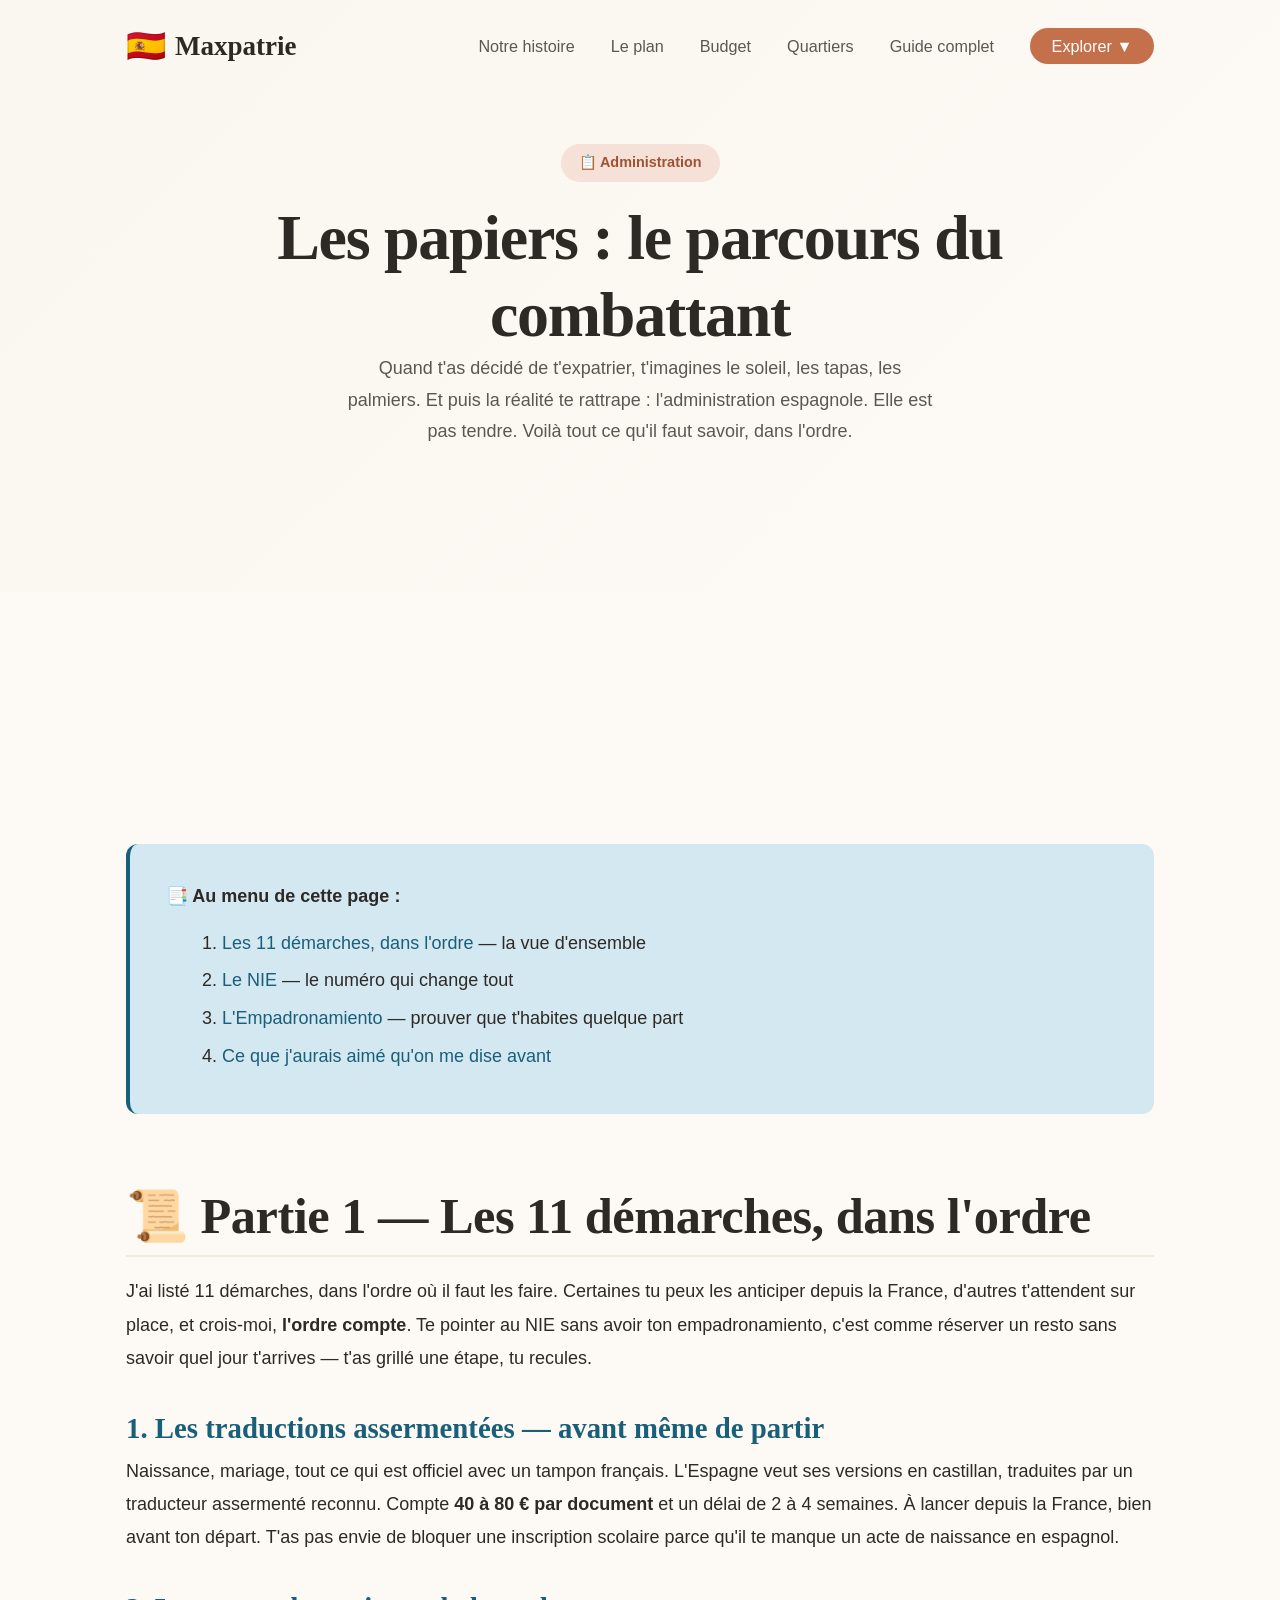
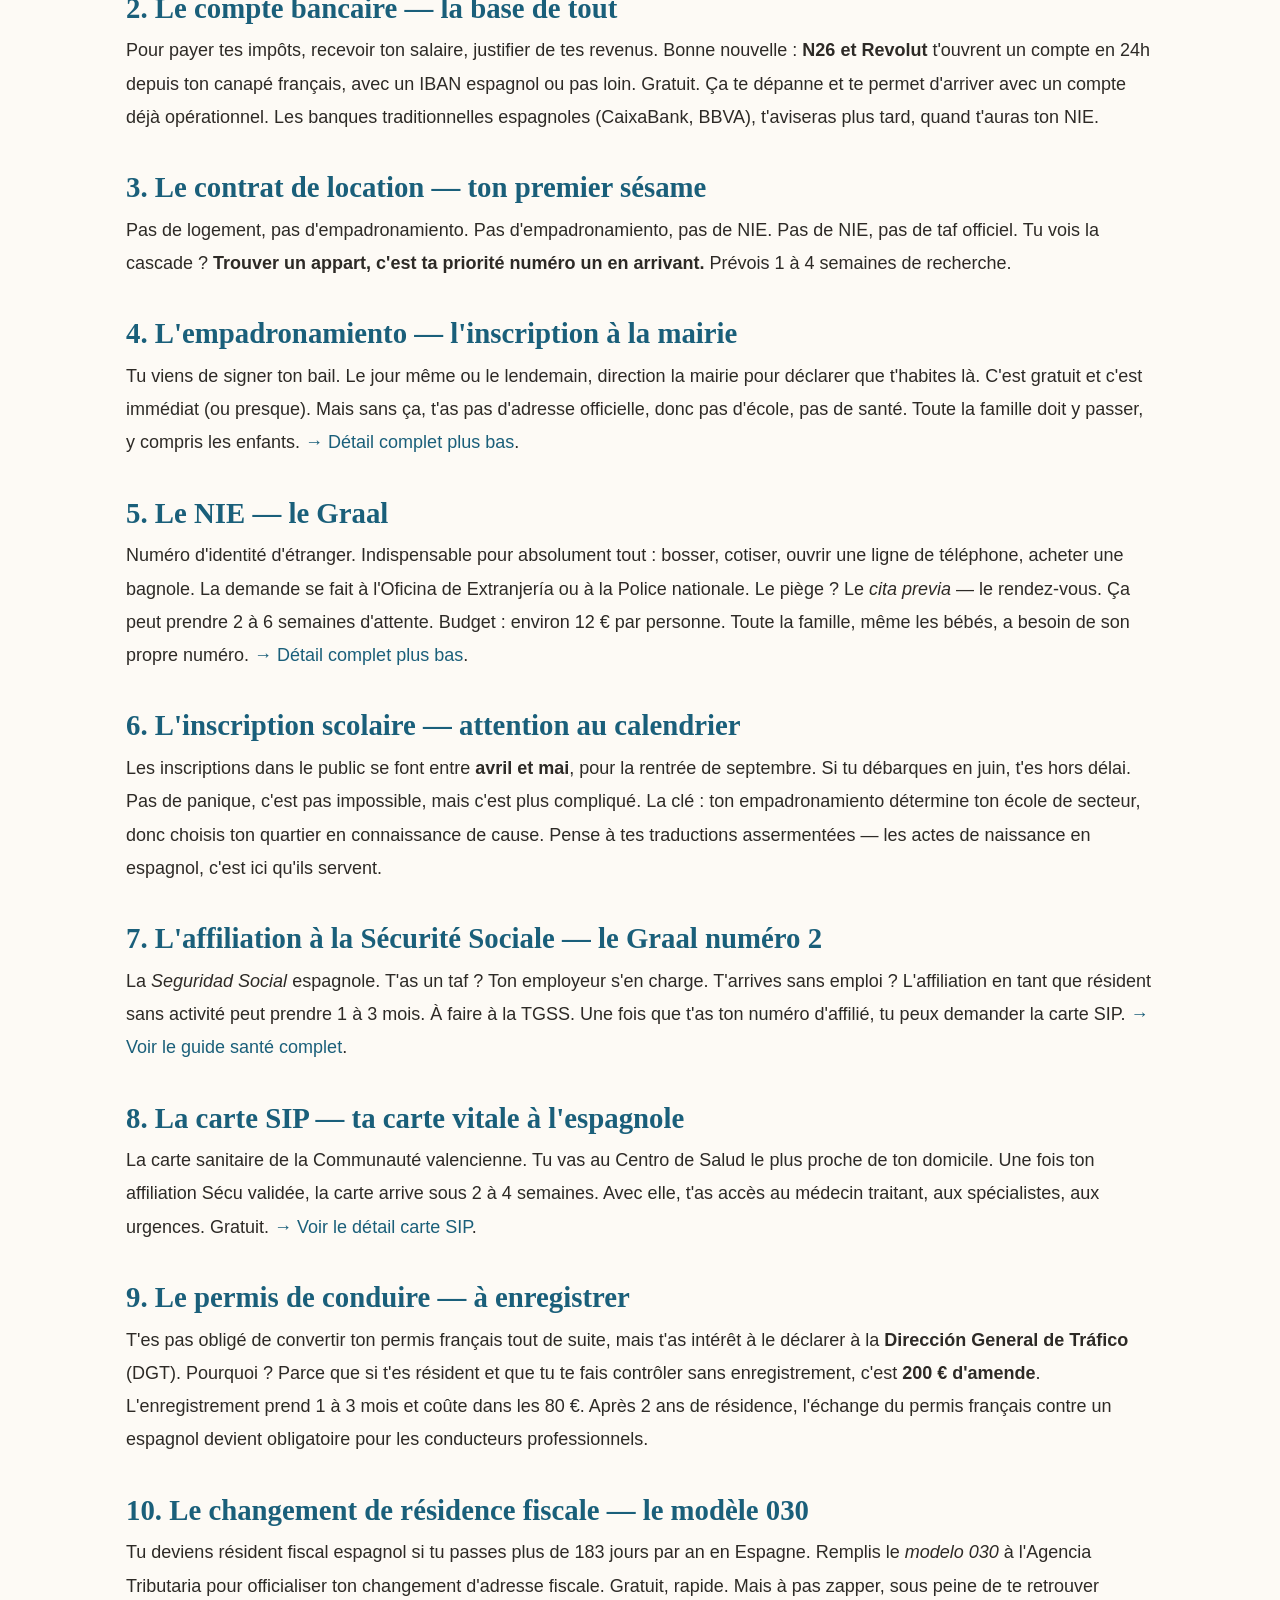
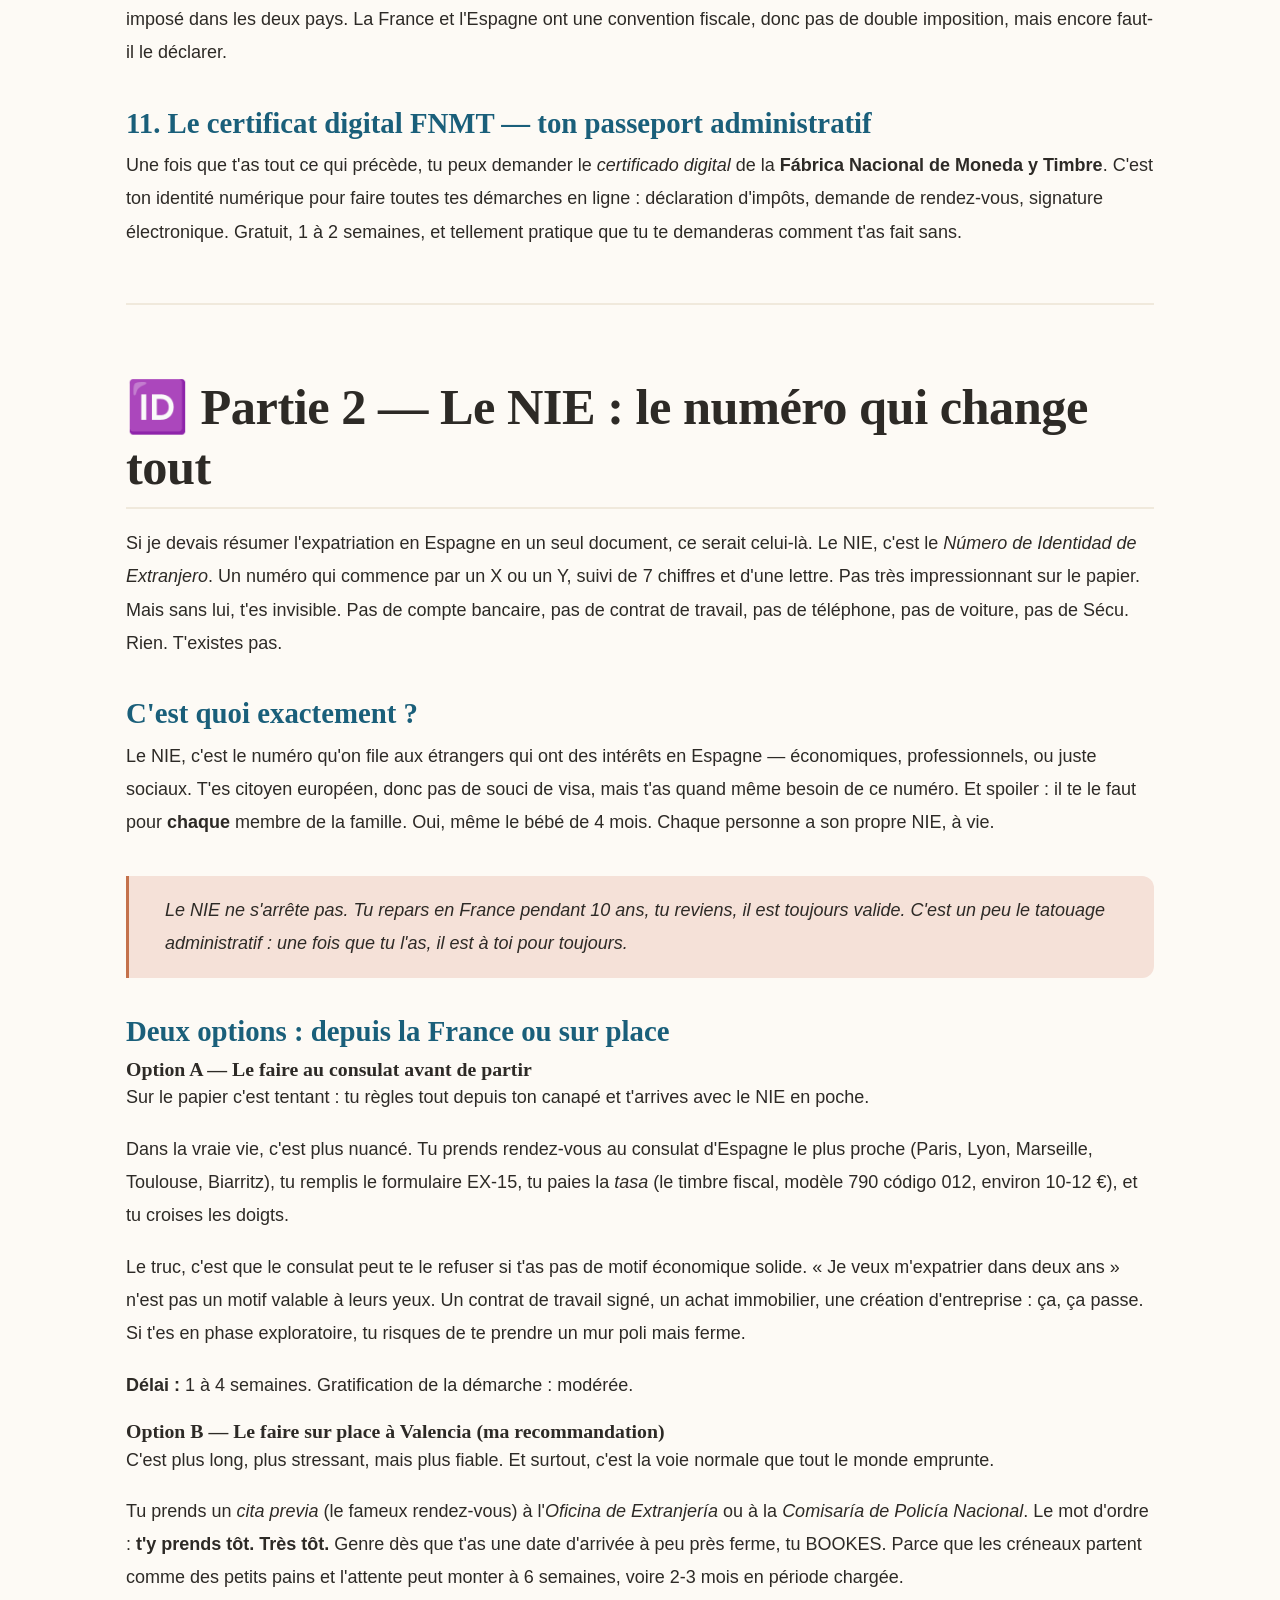
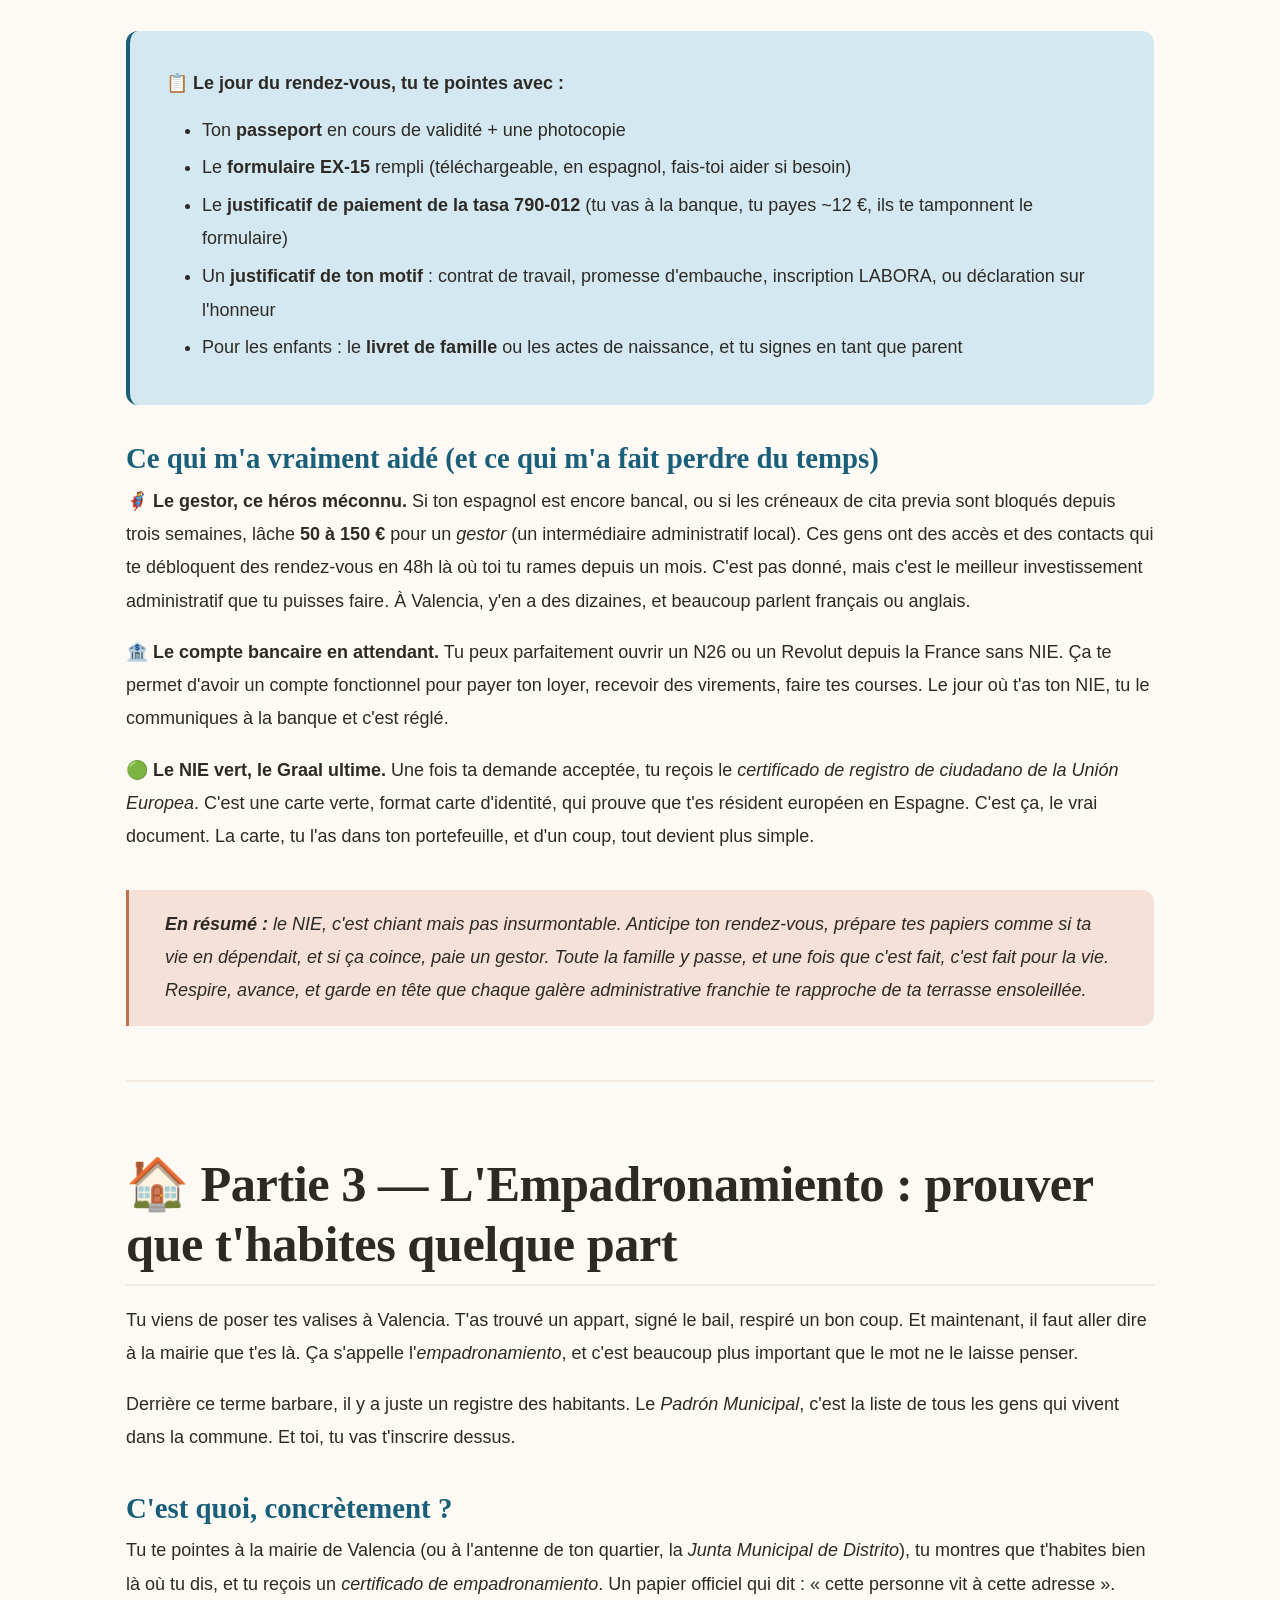
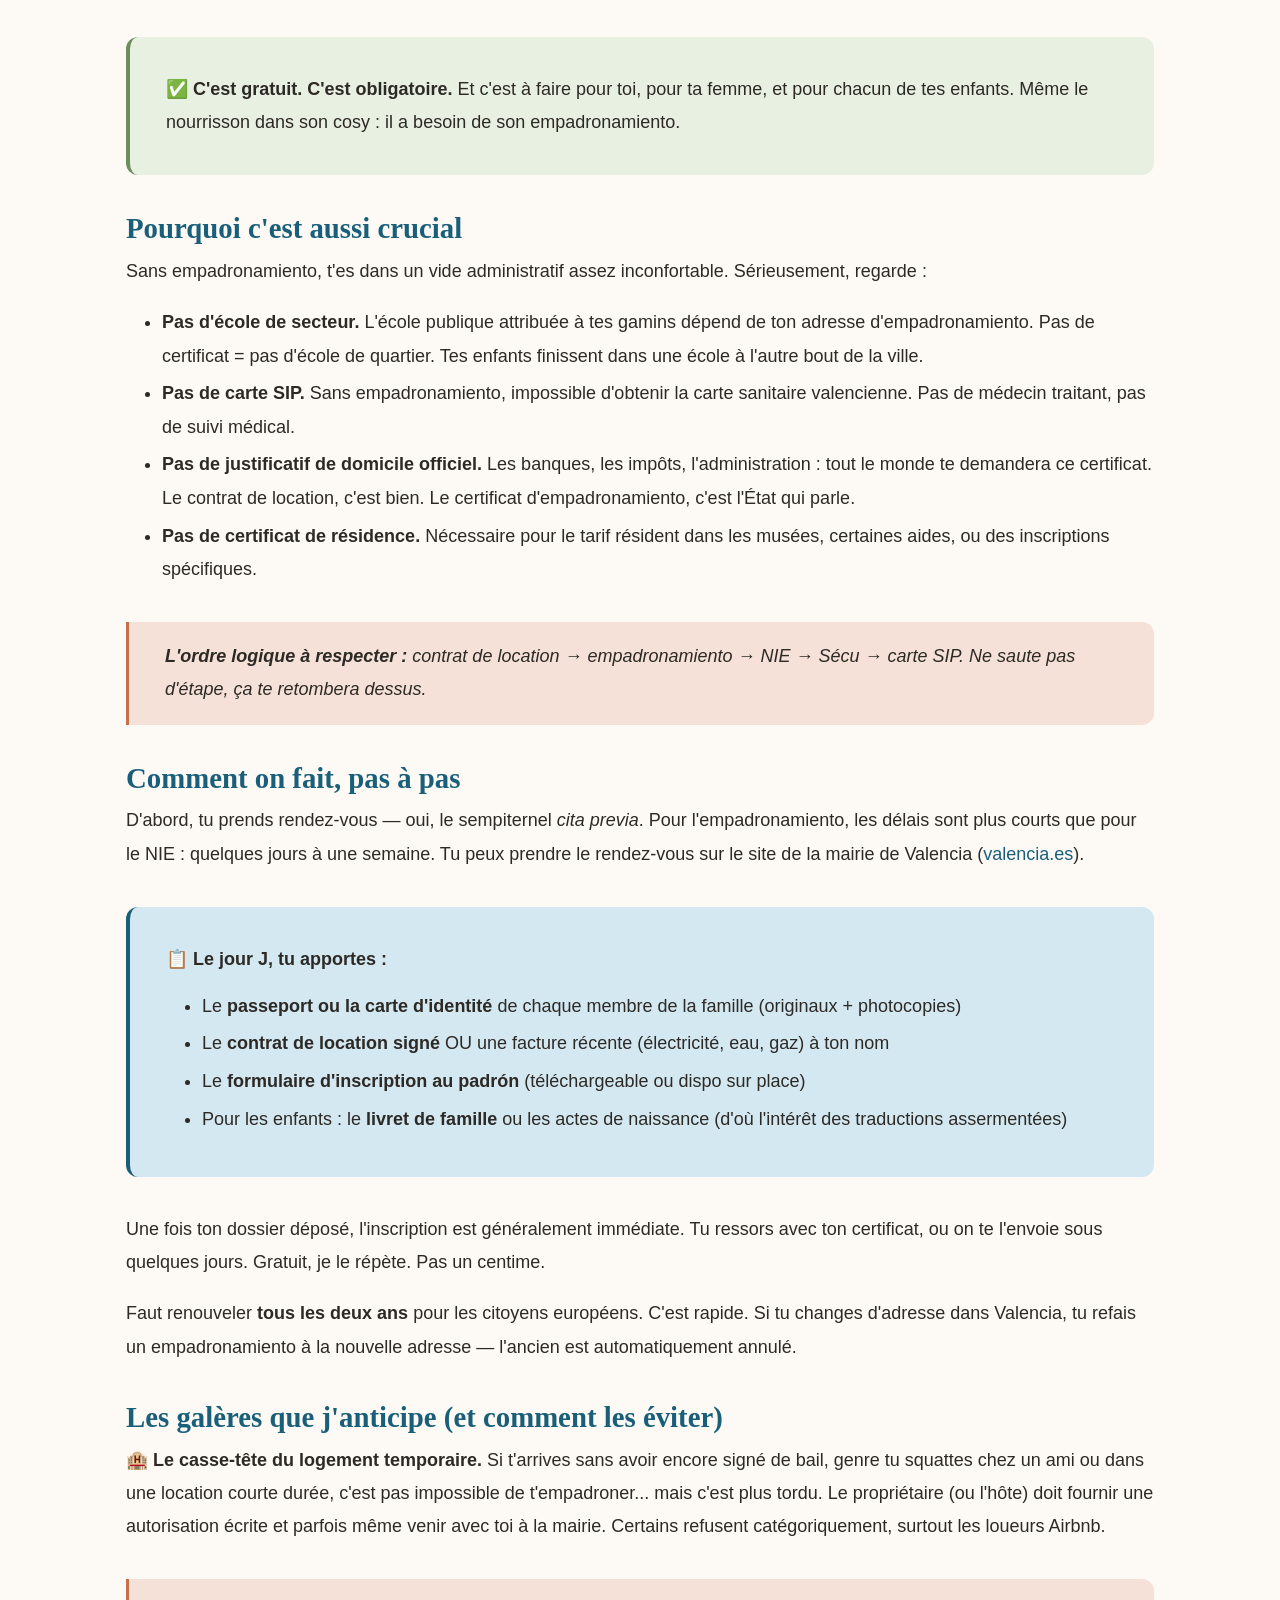
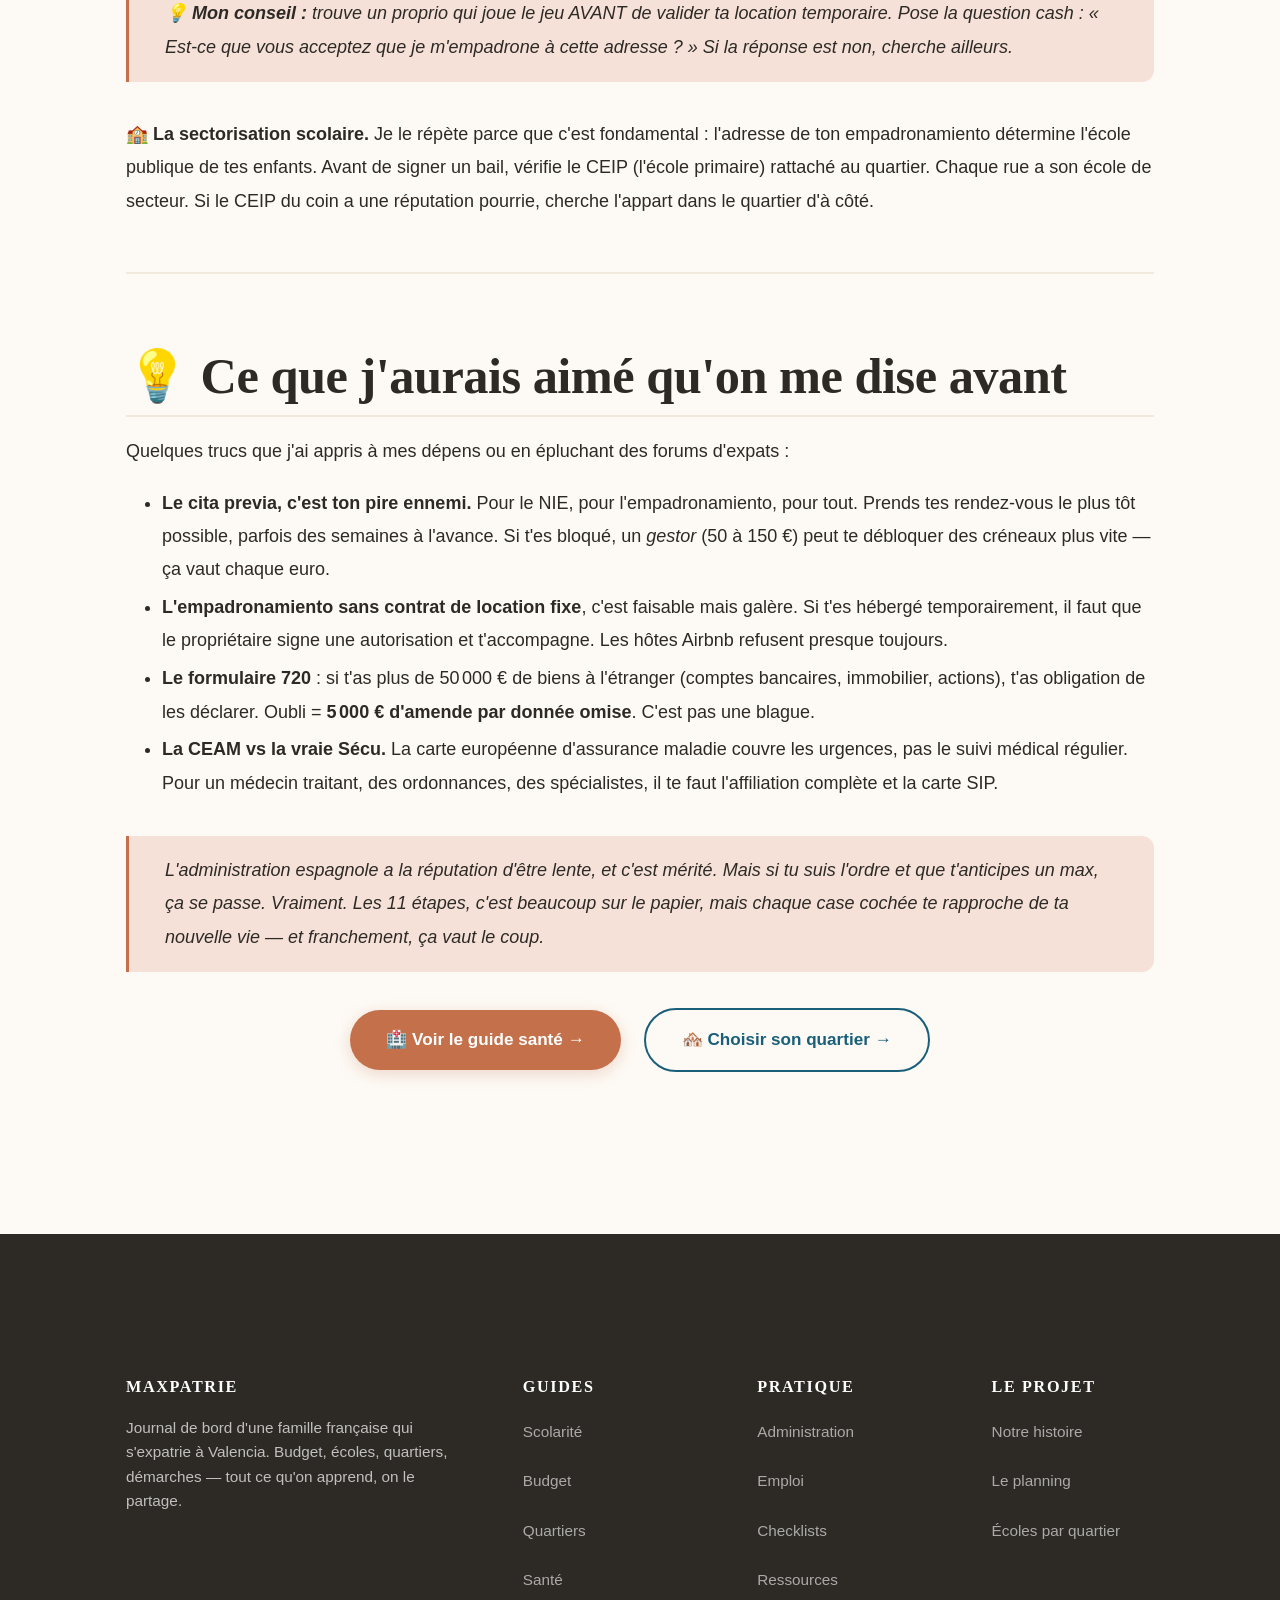
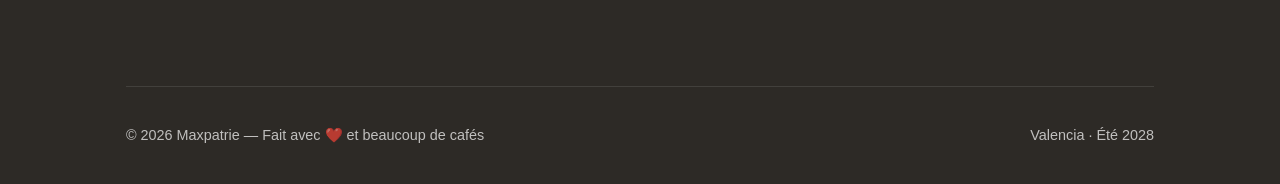
==== pages/administration.html @ c5ddb097 "🚀 Maxpatrie — Site initial" ====
<!DOCTYPE html>
<html lang="fr">
<head>
  <meta charset="UTF-8">
  <meta name="viewport" content="width=device-width, initial-scale=1.0">
  <title>Démarches Administratives — NIE, Empadronamiento & papiers | Maxpatrie</title>
  <meta name="description" content="Toutes les démarches administratives pour s'expatrier à Valencia dans l'ordre : NIE, empadronamiento, Sécu, permis, certificat digital. Le parcours complet.">
  <meta name="keywords" content="NIE Espagne, empadronamiento Valencia, démarches administratives expatriation, certificado digital, modèle 030, administration espagnole">
  <link rel="canonical" href="https://maxpatrie.fr/pages/administration.html">
  <meta property="og:title" content="Démarches Administratives — NIE, Empadronamiento & papiers | Maxpatrie">
  <meta property="og:description" content="Toutes les démarches pour s'expatrier à Valencia dans l'ordre : NIE, empadronamiento, Sécu, permis, certificat digital.">
  <meta property="og:type" content="article">
  <meta property="og:locale" content="fr_FR">
  <link rel="stylesheet" href="../css/style.css">
</head>
<body>

  <!-- ===== NAVIGATION ===== -->
  <nav class="navbar" role="navigation">
    <div class="container">
      <a href="/" class="nav-logo">
        <span class="emoji">🇪🇸</span> Maxpatrie
      </a>
      <button class="nav-toggle" aria-label="Menu">
        <span></span><span></span><span></span>
      </button>
      <ul class="nav-links">
        <li><a href="/#histoire">Notre histoire</a></li>
        <li><a href="/#timeline">Le plan</a></li>
        <li><a href="/#budget">Budget</a></li>
        <li><a href="/#quartiers">Quartiers</a></li>
        <li><a href="/#guide">Guide complet</a></li>
        <li><a href="/#guide" class="nav-cta">Explorer ▼</a></li>
      </ul>
    </div>
  </nav>
  <div class="nav-overlay"></div>

  <!-- ===== CONTENT HEADER ===== -->
  <header class="content-header">
    <div class="container">
      <div class="section-header">
        <span class="badge">📋 Administration</span>
        <h1>Les papiers : le parcours du combattant</h1>
        <p>Quand t'as décidé de t'expatrier, t'imagines le soleil, les tapas, les palmiers. Et puis la réalité te rattrape : l'administration espagnole. Elle est pas tendre. Voilà tout ce qu'il faut savoir, dans l'ordre.</p>
      </div>
    </div>
  </header>

  <!-- ===== MAIN CONTENT ===== -->
  <main class="section content-body">
    <div class="container">

      <!-- ===== SOMMAIRE RAPIDE ===== -->
      <div class="highlight-box" style="margin-bottom:2rem;">
        <p style="margin-bottom:0.75rem;"><strong>📑 Au menu de cette page :</strong></p>
        <ol style="margin-bottom:0; list-style-position: inside;">
          <li><a href="#demarches-globales">Les 11 démarches, dans l'ordre</a> — la vue d'ensemble</li>
          <li><a href="#nie">Le NIE</a> — le numéro qui change tout</li>
          <li><a href="#empadronamiento">L'Empadronamiento</a> — prouver que t'habites quelque part</li>
          <li><a href="#conseils">Ce que j'aurais aimé qu'on me dise avant</a></li>
        </ol>
      </div>

      <!-- ==================== PARTIE 1 : DÉMARCHES GLOBALES ==================== -->
      <section id="demarches-globales">
        <h2>📜 Partie 1 — Les 11 démarches, dans l'ordre</h2>

        <p>J'ai listé 11 démarches, dans l'ordre où il faut les faire. Certaines tu peux les anticiper depuis la France, d'autres t'attendent sur place, et crois-moi, <strong>l'ordre compte</strong>. Te pointer au NIE sans avoir ton empadronamiento, c'est comme réserver un resto sans savoir quel jour t'arrives — t'as grillé une étape, tu recules.</p>

        <h3>1. Les traductions assermentées — avant même de partir</h3>
        <p>Naissance, mariage, tout ce qui est officiel avec un tampon français. L'Espagne veut ses versions en castillan, traduites par un traducteur assermenté reconnu. Compte <strong>40 à 80 € par document</strong> et un délai de 2 à 4 semaines. À lancer depuis la France, bien avant ton départ. T'as pas envie de bloquer une inscription scolaire parce qu'il te manque un acte de naissance en espagnol.</p>

        <h3>2. Le compte bancaire — la base de tout</h3>
        <p>Pour payer tes impôts, recevoir ton salaire, justifier de tes revenus. Bonne nouvelle : <strong>N26 et Revolut</strong> t'ouvrent un compte en 24h depuis ton canapé français, avec un IBAN espagnol ou pas loin. Gratuit. Ça te dépanne et te permet d'arriver avec un compte déjà opérationnel. Les banques traditionnelles espagnoles (CaixaBank, BBVA), t'aviseras plus tard, quand t'auras ton NIE.</p>

        <h3>3. Le contrat de location — ton premier sésame</h3>
        <p>Pas de logement, pas d'empadronamiento. Pas d'empadronamiento, pas de NIE. Pas de NIE, pas de taf officiel. Tu vois la cascade ? <strong>Trouver un appart, c'est ta priorité numéro un en arrivant.</strong> Prévois 1 à 4 semaines de recherche.</p>

        <h3>4. L'empadronamiento — l'inscription à la mairie</h3>
        <p>Tu viens de signer ton bail. Le jour même ou le lendemain, direction la mairie pour déclarer que t'habites là. C'est gratuit et c'est immédiat (ou presque). Mais sans ça, t'as pas d'adresse officielle, donc pas d'école, pas de santé. Toute la famille doit y passer, y compris les enfants. <a href="#empadronamiento">→ Détail complet plus bas</a>.</p>

        <h3>5. Le NIE — le Graal</h3>
        <p>Numéro d'identité d'étranger. Indispensable pour absolument tout : bosser, cotiser, ouvrir une ligne de téléphone, acheter une bagnole. La demande se fait à l'Oficina de Extranjería ou à la Police nationale. Le piège ? Le <em>cita previa</em> — le rendez-vous. Ça peut prendre 2 à 6 semaines d'attente. Budget : environ 12 € par personne. Toute la famille, même les bébés, a besoin de son propre numéro. <a href="#nie">→ Détail complet plus bas</a>.</p>

        <h3>6. L'inscription scolaire — attention au calendrier</h3>
        <p>Les inscriptions dans le public se font entre <strong>avril et mai</strong>, pour la rentrée de septembre. Si tu débarques en juin, t'es hors délai. Pas de panique, c'est pas impossible, mais c'est plus compliqué. La clé : ton empadronamiento détermine ton école de secteur, donc choisis ton quartier en connaissance de cause. Pense à tes traductions assermentées — les actes de naissance en espagnol, c'est ici qu'ils servent.</p>

        <h3>7. L'affiliation à la Sécurité Sociale — le Graal numéro 2</h3>
        <p>La <em>Seguridad Social</em> espagnole. T'as un taf ? Ton employeur s'en charge. T'arrives sans emploi ? L'affiliation en tant que résident sans activité peut prendre 1 à 3 mois. À faire à la TGSS. Une fois que t'as ton numéro d'affilié, tu peux demander la carte SIP. <a href="sante.html">→ Voir le guide santé complet</a>.</p>

        <h3>8. La carte SIP — ta carte vitale à l'espagnole</h3>
        <p>La carte sanitaire de la Communauté valencienne. Tu vas au Centro de Salud le plus proche de ton domicile. Une fois ton affiliation Sécu validée, la carte arrive sous 2 à 4 semaines. Avec elle, t'as accès au médecin traitant, aux spécialistes, aux urgences. Gratuit. <a href="sante.html#carte-sip">→ Voir le détail carte SIP</a>.</p>

        <h3>9. Le permis de conduire — à enregistrer</h3>
        <p>T'es pas obligé de convertir ton permis français tout de suite, mais t'as intérêt à le déclarer à la <strong>Dirección General de Tráfico</strong> (DGT). Pourquoi ? Parce que si t'es résident et que tu te fais contrôler sans enregistrement, c'est <strong>200 € d'amende</strong>. L'enregistrement prend 1 à 3 mois et coûte dans les 80 €. Après 2 ans de résidence, l'échange du permis français contre un espagnol devient obligatoire pour les conducteurs professionnels.</p>

        <h3>10. Le changement de résidence fiscale — le modèle 030</h3>
        <p>Tu deviens résident fiscal espagnol si tu passes plus de 183 jours par an en Espagne. Remplis le <em>modelo 030</em> à l'Agencia Tributaria pour officialiser ton changement d'adresse fiscale. Gratuit, rapide. Mais à pas zapper, sous peine de te retrouver imposé dans les deux pays. La France et l'Espagne ont une convention fiscale, donc pas de double imposition, mais encore faut-il le déclarer.</p>

        <h3>11. Le certificat digital FNMT — ton passeport administratif</h3>
        <p>Une fois que t'as tout ce qui précède, tu peux demander le <em>certificado digital</em> de la <strong>Fábrica Nacional de Moneda y Timbre</strong>. C'est ton identité numérique pour faire toutes tes démarches en ligne : déclaration d'impôts, demande de rendez-vous, signature électronique. Gratuit, 1 à 2 semaines, et tellement pratique que tu te demanderas comment t'as fait sans.</p>
      </section>

      <hr style="border: none; border-top: 2px solid var(--sand-dark); margin: 3rem 0;">

      <!-- ==================== PARTIE 2 : NIE ==================== -->
      <section id="nie">
        <h2>🆔 Partie 2 — Le NIE : le numéro qui change tout</h2>

        <p>Si je devais résumer l'expatriation en Espagne en un seul document, ce serait celui-là. Le NIE, c'est le <em>Número de Identidad de Extranjero</em>. Un numéro qui commence par un X ou un Y, suivi de 7 chiffres et d'une lettre. Pas très impressionnant sur le papier. Mais sans lui, t'es invisible. Pas de compte bancaire, pas de contrat de travail, pas de téléphone, pas de voiture, pas de Sécu. Rien. T'existes pas.</p>

        <h3>C'est quoi exactement ?</h3>
        <p>Le NIE, c'est le numéro qu'on file aux étrangers qui ont des intérêts en Espagne — économiques, professionnels, ou juste sociaux. T'es citoyen européen, donc pas de souci de visa, mais t'as quand même besoin de ce numéro. Et spoiler : il te le faut pour <strong>chaque</strong> membre de la famille. Oui, même le bébé de 4 mois. Chaque personne a son propre NIE, à vie.</p>
        <blockquote>
          Le NIE ne s'arrête pas. Tu repars en France pendant 10 ans, tu reviens, il est toujours valide. C'est un peu le tatouage administratif : une fois que tu l'as, il est à toi pour toujours.
        </blockquote>

        <h3>Deux options : depuis la France ou sur place</h3>

        <h4>Option A — Le faire au consulat avant de partir</h4>
        <p>Sur le papier c'est tentant : tu règles tout depuis ton canapé et t'arrives avec le NIE en poche.</p>
        <p>Dans la vraie vie, c'est plus nuancé. Tu prends rendez-vous au consulat d'Espagne le plus proche (Paris, Lyon, Marseille, Toulouse, Biarritz), tu remplis le formulaire EX-15, tu paies la <em>tasa</em> (le timbre fiscal, modèle 790 código 012, environ 10-12 €), et tu croises les doigts.</p>
        <p>Le truc, c'est que le consulat peut te le refuser si t'as pas de motif économique solide. « Je veux m'expatrier dans deux ans » n'est pas un motif valable à leurs yeux. Un contrat de travail signé, un achat immobilier, une création d'entreprise : ça, ça passe. Si t'es en phase exploratoire, tu risques de te prendre un mur poli mais ferme.</p>
        <p><strong>Délai :</strong> 1 à 4 semaines. Gratification de la démarche : modérée.</p>

        <h4>Option B — Le faire sur place à Valencia (ma recommandation)</h4>
        <p>C'est plus long, plus stressant, mais plus fiable. Et surtout, c'est la voie normale que tout le monde emprunte.</p>
        <p>Tu prends un <em>cita previa</em> (le fameux rendez-vous) à l'<em>Oficina de Extranjería</em> ou à la <em>Comisaría de Policía Nacional</em>. Le mot d'ordre : <strong>t'y prends tôt. Très tôt.</strong> Genre dès que t'as une date d'arrivée à peu près ferme, tu BOOKES. Parce que les créneaux partent comme des petits pains et l'attente peut monter à 6 semaines, voire 2-3 mois en période chargée.</p>

        <div class="highlight-box">
          <p style="margin-bottom:0.75rem;"><strong>📋 Le jour du rendez-vous, tu te pointes avec :</strong></p>
          <ul style="margin-bottom:0;">
            <li>Ton <strong>passeport</strong> en cours de validité + une photocopie</li>
            <li>Le <strong>formulaire EX-15</strong> rempli (téléchargeable, en espagnol, fais-toi aider si besoin)</li>
            <li>Le <strong>justificatif de paiement de la tasa 790-012</strong> (tu vas à la banque, tu payes ~12 €, ils te tamponnent le formulaire)</li>
            <li>Un <strong>justificatif de ton motif</strong> : contrat de travail, promesse d'embauche, inscription LABORA, ou déclaration sur l'honneur</li>
            <li>Pour les enfants : le <strong>livret de famille</strong> ou les actes de naissance, et tu signes en tant que parent</li>
          </ul>
        </div>

        <h3>Ce qui m'a vraiment aidé (et ce qui m'a fait perdre du temps)</h3>

        <p><strong>🦸 Le gestor, ce héros méconnu.</strong> Si ton espagnol est encore bancal, ou si les créneaux de cita previa sont bloqués depuis trois semaines, lâche <strong>50 à 150 €</strong> pour un <em>gestor</em> (un intermédiaire administratif local). Ces gens ont des accès et des contacts qui te débloquent des rendez-vous en 48h là où toi tu rames depuis un mois. C'est pas donné, mais c'est le meilleur investissement administratif que tu puisses faire. À Valencia, y'en a des dizaines, et beaucoup parlent français ou anglais.</p>

        <p><strong>🏦 Le compte bancaire en attendant.</strong> Tu peux parfaitement ouvrir un N26 ou un Revolut depuis la France sans NIE. Ça te permet d'avoir un compte fonctionnel pour payer ton loyer, recevoir des virements, faire tes courses. Le jour où t'as ton NIE, tu le communiques à la banque et c'est réglé.</p>

        <p><strong>🟢 Le NIE vert, le Graal ultime.</strong> Une fois ta demande acceptée, tu reçois le <em>certificado de registro de ciudadano de la Unión Europea</em>. C'est une carte verte, format carte d'identité, qui prouve que t'es résident européen en Espagne. C'est ça, le vrai document. La carte, tu l'as dans ton portefeuille, et d'un coup, tout devient plus simple.</p>

        <blockquote>
          <strong>En résumé :</strong> le NIE, c'est chiant mais pas insurmontable. Anticipe ton rendez-vous, prépare tes papiers comme si ta vie en dépendait, et si ça coince, paie un gestor. Toute la famille y passe, et une fois que c'est fait, c'est fait pour la vie. Respire, avance, et garde en tête que chaque galère administrative franchie te rapproche de ta terrasse ensoleillée.
        </blockquote>
      </section>

      <hr style="border: none; border-top: 2px solid var(--sand-dark); margin: 3rem 0;">

      <!-- ==================== PARTIE 3 : EMPADRONAMIENTO ==================== -->
      <section id="empadronamiento">
        <h2>🏠 Partie 3 — L'Empadronamiento : prouver que t'habites quelque part</h2>

        <p>Tu viens de poser tes valises à Valencia. T'as trouvé un appart, signé le bail, respiré un bon coup. Et maintenant, il faut aller dire à la mairie que t'es là. Ça s'appelle l'<em>empadronamiento</em>, et c'est beaucoup plus important que le mot ne le laisse penser.</p>
        <p>Derrière ce terme barbare, il y a juste un registre des habitants. Le <em>Padrón Municipal</em>, c'est la liste de tous les gens qui vivent dans la commune. Et toi, tu vas t'inscrire dessus.</p>

        <h3>C'est quoi, concrètement ?</h3>
        <p>Tu te pointes à la mairie de Valencia (ou à l'antenne de ton quartier, la <em>Junta Municipal de Distrito</em>), tu montres que t'habites bien là où tu dis, et tu reçois un <em>certificado de empadronamiento</em>. Un papier officiel qui dit : « cette personne vit à cette adresse ».</p>
        <div class="highlight-box" style="border-left-color: var(--olive); background: var(--olive-light);">
          <p style="margin-bottom:0;"><strong>✅ C'est gratuit. C'est obligatoire.</strong> Et c'est à faire pour toi, pour ta femme, et pour chacun de tes enfants. Même le nourrisson dans son cosy : il a besoin de son empadronamiento.</p>
        </div>

        <h3>Pourquoi c'est aussi crucial</h3>
        <p>Sans empadronamiento, t'es dans un vide administratif assez inconfortable. Sérieusement, regarde :</p>
        <ul>
          <li><strong>Pas d'école de secteur.</strong> L'école publique attribuée à tes gamins dépend de ton adresse d'empadronamiento. Pas de certificat = pas d'école de quartier. Tes enfants finissent dans une école à l'autre bout de la ville.</li>
          <li><strong>Pas de carte SIP.</strong> Sans empadronamiento, impossible d'obtenir la carte sanitaire valencienne. Pas de médecin traitant, pas de suivi médical.</li>
          <li><strong>Pas de justificatif de domicile officiel.</strong> Les banques, les impôts, l'administration : tout le monde te demandera ce certificat. Le contrat de location, c'est bien. Le certificat d'empadronamiento, c'est l'État qui parle.</li>
          <li><strong>Pas de certificat de résidence.</strong> Nécessaire pour le tarif résident dans les musées, certaines aides, ou des inscriptions spécifiques.</li>
        </ul>
        <blockquote>
          <strong>L'ordre logique à respecter :</strong> contrat de location → empadronamiento → NIE → Sécu → carte SIP. Ne saute pas d'étape, ça te retombera dessus.
        </blockquote>

        <h3>Comment on fait, pas à pas</h3>
        <p>D'abord, tu prends rendez-vous — oui, le sempiternel <em>cita previa</em>. Pour l'empadronamiento, les délais sont plus courts que pour le NIE : quelques jours à une semaine. Tu peux prendre le rendez-vous sur le site de la mairie de Valencia (<a href="https://www.valencia.es" target="_blank" rel="noopener">valencia.es</a>).</p>

        <div class="highlight-box">
          <p style="margin-bottom:0.75rem;"><strong>📋 Le jour J, tu apportes :</strong></p>
          <ul style="margin-bottom:0;">
            <li>Le <strong>passeport ou la carte d'identité</strong> de chaque membre de la famille (originaux + photocopies)</li>
            <li>Le <strong>contrat de location signé</strong> OU une facture récente (électricité, eau, gaz) à ton nom</li>
            <li>Le <strong>formulaire d'inscription au padrón</strong> (téléchargeable ou dispo sur place)</li>
            <li>Pour les enfants : le <strong>livret de famille</strong> ou les actes de naissance (d'où l'intérêt des traductions assermentées)</li>
          </ul>
        </div>

        <p style="margin-top:1rem;">Une fois ton dossier déposé, l'inscription est généralement immédiate. Tu ressors avec ton certificat, ou on te l'envoie sous quelques jours. Gratuit, je le répète. Pas un centime.</p>
        <p>Faut renouveler <strong>tous les deux ans</strong> pour les citoyens européens. C'est rapide. Si tu changes d'adresse dans Valencia, tu refais un empadronamiento à la nouvelle adresse — l'ancien est automatiquement annulé.</p>

        <h3>Les galères que j'anticipe (et comment les éviter)</h3>

        <p><strong>🏨 Le casse-tête du logement temporaire.</strong> Si t'arrives sans avoir encore signé de bail, genre tu squattes chez un ami ou dans une location courte durée, c'est pas impossible de t'empadroner... mais c'est plus tordu. Le propriétaire (ou l'hôte) doit fournir une autorisation écrite et parfois même venir avec toi à la mairie. Certains refusent catégoriquement, surtout les loueurs Airbnb.</p>
        <blockquote>
          <strong>💡 Mon conseil :</strong> trouve un proprio qui joue le jeu AVANT de valider ta location temporaire. Pose la question cash : « Est-ce que vous acceptez que je m'empadrone à cette adresse ? » Si la réponse est non, cherche ailleurs.
        </blockquote>

        <p><strong>🏫 La sectorisation scolaire.</strong> Je le répète parce que c'est fondamental : l'adresse de ton empadronamiento détermine l'école publique de tes enfants. Avant de signer un bail, vérifie le CEIP (l'école primaire) rattaché au quartier. Chaque rue a son école de secteur. Si le CEIP du coin a une réputation pourrie, cherche l'appart dans le quartier d'à côté.</p>
      </section>

      <hr style="border: none; border-top: 2px solid var(--sand-dark); margin: 3rem 0;">

      <!-- ==================== CONSEILS ==================== -->
      <section id="conseils">
        <h2>💡 Ce que j'aurais aimé qu'on me dise avant</h2>
        <p>Quelques trucs que j'ai appris à mes dépens ou en épluchant des forums d'expats :</p>

        <ul>
          <li><strong>Le cita previa, c'est ton pire ennemi.</strong> Pour le NIE, pour l'empadronamiento, pour tout. Prends tes rendez-vous le plus tôt possible, parfois des semaines à l'avance. Si t'es bloqué, un <em>gestor</em> (50 à 150 €) peut te débloquer des créneaux plus vite — ça vaut chaque euro.</li>
          <li><strong>L'empadronamiento sans contrat de location fixe</strong>, c'est faisable mais galère. Si t'es hébergé temporairement, il faut que le propriétaire signe une autorisation et t'accompagne. Les hôtes Airbnb refusent presque toujours.</li>
          <li><strong>Le formulaire 720</strong> : si t'as plus de 50 000 € de biens à l'étranger (comptes bancaires, immobilier, actions), t'as obligation de les déclarer. Oubli = <strong>5 000 € d'amende par donnée omise</strong>. C'est pas une blague.</li>
          <li><strong>La CEAM vs la vraie Sécu.</strong> La carte européenne d'assurance maladie couvre les urgences, pas le suivi médical régulier. Pour un médecin traitant, des ordonnances, des spécialistes, il te faut l'affiliation complète et la carte SIP.</li>
        </ul>
      </section>

      <blockquote style="margin-top:2rem;">
        L'administration espagnole a la réputation d'être lente, et c'est mérité. Mais si tu suis l'ordre et que t'anticipes un max, ça se passe. Vraiment. Les 11 étapes, c'est beaucoup sur le papier, mais chaque case cochée te rapproche de ta nouvelle vie — et franchement, ça vaut le coup.
      </blockquote>

      <p style="text-align:center;margin-top:2rem;">
        <a href="sante.html" class="btn btn-primary">🏥 Voir le guide santé →</a>
        <a href="quartiers.html" class="btn btn-outline" style="margin-left:1rem;">🏘️ Choisir son quartier →</a>
      </p>

    </div>
  </main>

  <!-- ===== FOOTER ===== -->
  <footer class="footer">
    <div class="container">
      <div class="footer-grid">
        <div>
          <h4>Maxpatrie</h4>
          <p style="font-size: 0.85rem; line-height: 1.6;">
            Journal de bord d'une famille française qui s'expatrie à Valencia. 
            Budget, écoles, quartiers, démarches — tout ce qu'on apprend, on le partage.
          </p>
        </div>
        <div>
          <h4>Guides</h4>
          <p><a href="scolarite.html">Scolarité</a></p>
          <p><a href="budget.html">Budget</a></p>
          <p><a href="quartiers.html">Quartiers</a></p>
          <p><a href="sante.html">Santé</a></p>
        </div>
        <div>
          <h4>Pratique</h4>
          <p><a href="administration.html">Administration</a></p>
          <p><a href="emploi.html">Emploi</a></p>
          <p><a href="checklists.html">Checklists</a></p>
          <p><a href="ressources.html">Ressources</a></p>
        </div>
        <div>
          <h4>Le projet</h4>
          <p><a href="/#histoire">Notre histoire</a></p>
          <p><a href="/#timeline">Le planning</a></p>
          <p><a href="ecoles.html">Écoles par quartier</a></p>
        </div>
      </div>
      <div class="footer-bottom">
        <span>© 2026 Maxpatrie — Fait avec ❤️ et beaucoup de cafés</span>
        <span>Valencia · Été 2028</span>
      </div>
    </div>
  </footer>

  <script src="../js/main.js"></script>
</body>
</html>
---- css/style.css ----
/* =============================================
   MAXPATRIE — Design System Méditerranéen
   Une famille française à Valencia
   ============================================= */

/* --- CSS Variables --- */
:root {
  /* Palette */
  --terracotta: #c4714b;
  --terracotta-dark: #9e5433;
  --terracotta-light: #f5e1d8;
  --med-blue: #1a5f7a;
  --med-blue-dark: #0f4055;
  --med-blue-light: #d4e8f1;
  --golden: #d4a843;
  --golden-dark: #b8912b;
  --sand: #faf6f0;
  --sand-dark: #f0e9dc;
  --cream: #fdfaf5;
  --charcoal: #2d2a26;
  --charcoal-light: #5c5752;
  --olive: #6b8e5a;
  --olive-light: #e8f0e2;
  --white: #ffffff;
  --red-soft: #e07060;

  /* Typography */
  --font-heading: 'Georgia', 'Times New Roman', serif;
  --font-body: -apple-system, BlinkMacSystemFont, 'Segoe UI', Roboto, sans-serif;
  --font-mono: 'SF Mono', 'Fira Code', monospace;

  /* Spacing */
  --space-xs: 0.25rem;
  --space-sm: 0.5rem;
  --space-md: 1rem;
  --space-lg: 2rem;
  --space-xl: 4rem;
  --space-2xl: 8rem;
  --max-width: 1100px;
  --max-width-narrow: 750px;

  /* Shadows */
  --shadow-sm: 0 1px 3px rgba(0,0,0,0.06);
  --shadow-md: 0 4px 16px rgba(0,0,0,0.08);
  --shadow-lg: 0 12px 40px rgba(0,0,0,0.10);
  --shadow-xl: 0 20px 60px rgba(0,0,0,0.12);

  /* Transitions */
  --ease-out: cubic-bezier(0.16, 1, 0.3, 1);
  --ease-spring: cubic-bezier(0.34, 1.56, 0.64, 1);
}

/* --- Reset --- */
*, *::before, *::after {
  box-sizing: border-box;
  margin: 0;
  padding: 0;
}

html {
  scroll-behavior: smooth;
  font-size: 18px;
  -webkit-font-smoothing: antialiased;
  -moz-osx-font-smoothing: grayscale;
}

body {
  font-family: var(--font-body);
  color: var(--charcoal);
  background: var(--cream);
  line-height: 1.75;
  overflow-x: hidden;
}

/* --- Typography --- */
h1, h2, h3, h4 {
  font-family: var(--font-heading);
  font-weight: 700;
  line-height: 1.2;
  color: var(--charcoal);
}

h1 { font-size: clamp(2.2rem, 5vw, 3.8rem); letter-spacing: -0.02em; }
h2 { font-size: clamp(1.8rem, 4vw, 2.8rem); letter-spacing: -0.01em; }
h3 { font-size: clamp(1.3rem, 2.5vw, 1.6rem); }
h4 { font-size: 1.1rem; }

p { margin-bottom: var(--space-md); }

a {
  color: var(--med-blue);
  text-decoration: none;
  transition: color 0.2s var(--ease-out);
}
a:hover { color: var(--med-blue-dark); }

strong { color: var(--charcoal); font-weight: 600; }

/* --- Layout --- */
.container {
  max-width: var(--max-width);
  margin: 0 auto;
  padding: 0 var(--space-lg);
}

.container-narrow {
  max-width: var(--max-width-narrow);
  margin: 0 auto;
  padding: 0 var(--space-lg);
}

.section {
  padding: var(--space-2xl) 0;
}

.section-alt {
  background: var(--sand);
}

/* --- Navbar --- */
.navbar {
  position: fixed;
  top: 0;
  left: 0;
  right: 0;
  z-index: 1000;
  padding: var(--space-md) 0;
  transition: all 0.3s var(--ease-out);
}

.navbar.scrolled {
  background: rgba(253, 250, 245, 0.92);
  backdrop-filter: blur(16px);
  -webkit-backdrop-filter: blur(16px);
  box-shadow: var(--shadow-sm);
  padding: var(--space-sm) 0;
}

.navbar .container {
  display: flex;
  justify-content: space-between;
  align-items: center;
}

.nav-logo {
  font-family: var(--font-heading);
  font-size: 1.5rem;
  font-weight: 700;
  color: var(--charcoal);
  display: flex;
  align-items: center;
  gap: var(--space-sm);
}

.nav-logo .emoji { font-size: 1.8rem; }

.nav-links {
  display: flex;
  gap: var(--space-lg);
  list-style: none;
  align-items: center;
}

.nav-links a {
  color: var(--charcoal-light);
  font-size: 0.9rem;
  font-weight: 500;
  transition: color 0.2s;
  position: relative;
}

.nav-links a:hover { color: var(--terracotta); }

.nav-links a::after {
  content: '';
  position: absolute;
  bottom: -4px;
  left: 0;
  width: 0;
  height: 2px;
  background: var(--terracotta);
  transition: width 0.3s var(--ease-out);
}

.nav-links a:hover::after { width: 100%; }

.nav-cta {
  background: var(--terracotta);
  color: var(--white) !important;
  padding: 0.5rem 1.2rem;
  border-radius: 50px;
  font-weight: 600;
  transition: all 0.3s var(--ease-out) !important;
}

.nav-cta:hover {
  background: var(--terracotta-dark);
  transform: translateY(-1px);
  box-shadow: var(--shadow-md);
}

.nav-cta::after { display: none !important; }

/* Mobile Nav */
.nav-toggle {
  display: none;
  flex-direction: column;
  gap: 5px;
  cursor: pointer;
  padding: 5px;
  background: none;
  border: none;
}

.nav-toggle span {
  display: block;
  width: 24px;
  height: 2px;
  background: var(--charcoal);
  transition: all 0.3s var(--ease-out);
}

.nav-toggle.open span:nth-child(1) { transform: rotate(45deg) translate(5px, 5px); }
.nav-toggle.open span:nth-child(2) { opacity: 0; }
.nav-toggle.open span:nth-child(3) { transform: rotate(-45deg) translate(5px, -5px); }

/* --- Hero --- */
.hero {
  min-height: 100vh;
  display: flex;
  align-items: center;
  background: linear-gradient(135deg, var(--sand) 0%, var(--cream) 40%, var(--terracotta-light) 100%);
  position: relative;
  overflow: hidden;
}

.hero::before {
  content: '';
  position: absolute;
  top: -30%;
  right: -20%;
  width: 700px;
  height: 700px;
  background: radial-gradient(circle, rgba(196, 113, 75, 0.08) 0%, transparent 70%);
  border-radius: 50%;
}

.hero::after {
  content: '';
  position: absolute;
  bottom: -10%;
  left: -10%;
  width: 500px;
  height: 500px;
  background: radial-gradient(circle, rgba(26, 95, 122, 0.06) 0%, transparent 70%);
  border-radius: 50%;
}

.hero-content {
  position: relative;
  z-index: 1;
  max-width: 700px;
}

.hero-badge {
  display: inline-flex;
  align-items: center;
  gap: var(--space-sm);
  background: var(--white);
  border: 1px solid rgba(196, 113, 75, 0.2);
  padding: 0.5rem 1.2rem;
  border-radius: 50px;
  font-size: 0.85rem;
  font-weight: 500;
  color: var(--terracotta);
  margin-bottom: var(--space-lg);
  box-shadow: var(--shadow-sm);
}

.hero h1 {
  margin-bottom: var(--space-md);
  line-height: 1.1;
}

.hero h1 .highlight {
  background: linear-gradient(120deg, var(--terracotta-light) 0%, var(--terracotta-light) 60%);
  padding: 0 0.1em;
}

.hero-subtitle {
  font-size: 1.15rem;
  color: var(--charcoal-light);
  margin-bottom: var(--space-xl);
  line-height: 1.7;
  max-width: 600px;
}

.hero-stats {
  display: flex;
  gap: var(--space-xl);
  margin-bottom: var(--space-xl);
}

.hero-stat {
  text-align: center;
}

.hero-stat-value {
  font-family: var(--font-heading);
  font-size: 2rem;
  font-weight: 700;
  color: var(--terracotta);
  line-height: 1;
}

.hero-stat-label {
  font-size: 0.8rem;
  color: var(--charcoal-light);
  margin-top: var(--space-xs);
}

.hero-cta {
  display: flex;
  gap: var(--space-md);
  flex-wrap: wrap;
}

/* --- Buttons --- */
.btn {
  display: inline-flex;
  align-items: center;
  gap: var(--space-sm);
  padding: 0.8rem 2rem;
  border-radius: 50px;
  font-weight: 600;
  font-size: 0.95rem;
  cursor: pointer;
  transition: all 0.3s var(--ease-out);
  border: none;
  font-family: var(--font-body);
}

.btn-primary {
  background: var(--terracotta);
  color: var(--white);
  box-shadow: 0 4px 16px rgba(196, 113, 75, 0.25);
}

.btn-primary:hover {
  background: var(--terracotta-dark);
  transform: translateY(-2px);
  box-shadow: 0 8px 24px rgba(196, 113, 75, 0.35);
}

.btn-outline {
  background: transparent;
  color: var(--med-blue);
  border: 2px solid var(--med-blue);
}

.btn-outline:hover {
  background: var(--med-blue);
  color: var(--white);
  transform: translateY(-2px);
}

.btn-sm {
  padding: 0.5rem 1.2rem;
  font-size: 0.85rem;
}

/* --- Cards --- */
.card {
  background: var(--white);
  border-radius: 16px;
  padding: var(--space-lg);
  box-shadow: var(--shadow-sm);
  transition: all 0.3s var(--ease-out);
  border: 1px solid rgba(0,0,0,0.04);
}

.card:hover {
  transform: translateY(-4px);
  box-shadow: var(--shadow-lg);
}

.card-icon {
  width: 52px;
  height: 52px;
  border-radius: 14px;
  display: flex;
  align-items: center;
  justify-content: center;
  font-size: 1.6rem;
  margin-bottom: var(--space-md);
}

.card-icon.terracotta { background: var(--terracotta-light); }
.card-icon.blue { background: var(--med-blue-light); }
.card-icon.golden { background: #faf0db; }
.card-icon.olive { background: var(--olive-light); }

.card h3 {
  margin-bottom: var(--space-sm);
}

.card p {
  color: var(--charcoal-light);
  font-size: 0.9rem;
  margin-bottom: 0;
}

/* --- Grids --- */
.grid-2 {
  display: grid;
  grid-template-columns: repeat(2, 1fr);
  gap: var(--space-lg);
}

.grid-3 {
  display: grid;
  grid-template-columns: repeat(3, 1fr);
  gap: var(--space-lg);
}

.grid-4 {
  display: grid;
  grid-template-columns: repeat(4, 1fr);
  gap: var(--space-lg);
}

/* --- Section Headers --- */
.section-header {
  text-align: center;
  margin-bottom: var(--space-xl);
}

.section-header .badge {
  display: inline-block;
  background: var(--terracotta-light);
  color: var(--terracotta-dark);
  padding: 0.35rem 1rem;
  border-radius: 50px;
  font-size: 0.8rem;
  font-weight: 600;
  margin-bottom: var(--space-md);
}

.section-header h2 {
  margin-bottom: var(--space-sm);
}

.section-header p {
  color: var(--charcoal-light);
  max-width: 600px;
  margin: 0 auto;
}

/* --- Timeline --- */
.timeline {
  position: relative;
  padding: var(--space-xl) 0;
}

.timeline::before {
  content: '';
  position: absolute;
  left: 50%;
  transform: translateX(-50%);
  top: 0;
  bottom: 0;
  width: 2px;
  background: linear-gradient(to bottom, var(--terracotta-light), var(--med-blue-light), var(--terracotta-light));
}

.timeline-item {
  display: flex;
  align-items: flex-start;
  margin-bottom: var(--space-xl);
  position: relative;
}

.timeline-item:nth-child(odd) {
  flex-direction: row-reverse;
}

.timeline-content {
  width: 45%;
  padding: var(--space-lg);
  background: var(--white);
  border-radius: 16px;
  box-shadow: var(--shadow-sm);
  position: relative;
}

.timeline-dot {
  position: absolute;
  left: 50%;
  top: 2rem;
  transform: translateX(-50%);
  width: 16px;
  height: 16px;
  background: var(--terracotta);
  border-radius: 50%;
  border: 3px solid var(--white);
  box-shadow: 0 0 0 3px var(--terracotta-light);
  z-index: 1;
}

.timeline-date {
  font-size: 0.8rem;
  font-weight: 700;
  color: var(--terracotta);
  text-transform: uppercase;
  letter-spacing: 0.05em;
  margin-bottom: var(--space-sm);
}

/* --- Budget Calculator --- */
.calculator {
  background: var(--white);
  border-radius: 20px;
  padding: var(--space-xl);
  box-shadow: var(--shadow-lg);
  border: 1px solid rgba(0,0,0,0.04);
}

.calc-row {
  display: flex;
  align-items: center;
  justify-content: space-between;
  padding: var(--space-md) 0;
  border-bottom: 1px solid var(--sand-dark);
}

.calc-row:last-child {
  border-bottom: none;
  font-weight: 700;
  font-size: 1.2rem;
}

.calc-label {
  display: flex;
  align-items: center;
  gap: var(--space-sm);
}

.calc-value {
  font-weight: 600;
  color: var(--med-blue);
}

.calc-scenario {
  display: flex;
  gap: var(--space-sm);
  margin-bottom: var(--space-lg);
}

.calc-scenario button {
  flex: 1;
  padding: 0.6rem;
  border: 2px solid var(--sand-dark);
  background: transparent;
  border-radius: 12px;
  cursor: pointer;
  font-weight: 600;
  font-size: 0.85rem;
  transition: all 0.2s;
  font-family: var(--font-body);
}

.calc-scenario button.active {
  border-color: var(--terracotta);
  background: var(--terracotta-light);
  color: var(--terracotta-dark);
}

/* --- Neighborhood Comparison --- */
.quartier-card {
  background: var(--white);
  border-radius: 16px;
  padding: var(--space-lg);
  box-shadow: var(--shadow-sm);
  border: 1px solid rgba(0,0,0,0.04);
}

.quartier-card.featured {
  border: 2px solid var(--golden);
  box-shadow: var(--shadow-md);
}

.quartier-card h3 {
  margin-bottom: var(--space-xs);
}

.quartier-price {
  font-size: 1.4rem;
  font-weight: 700;
  color: var(--med-blue);
  margin-bottom: var(--space-md);
}

.quartier-meta {
  display: flex;
  flex-wrap: wrap;
  gap: var(--space-xs);
  margin-bottom: var(--space-md);
}

.meta-tag {
  background: var(--sand);
  padding: 0.25rem 0.7rem;
  border-radius: 50px;
  font-size: 0.75rem;
  font-weight: 500;
  color: var(--charcoal-light);
}

.meta-tag.good { background: var(--olive-light); color: var(--olive); }
.meta-tag.warn { background: #fef3e2; color: #b8912b; }

.quartier-score {
  display: flex;
  gap: var(--space-sm);
  margin-bottom: var(--space-md);
}

.score-item {
  text-align: center;
  flex: 1;
}

.score-value {
  font-weight: 700;
  font-size: 1.1rem;
}

.score-label {
  font-size: 0.65rem;
  color: var(--charcoal-light);
  text-transform: uppercase;
  letter-spacing: 0.05em;
}

/* --- Footer --- */
.footer {
  background: var(--charcoal);
  color: rgba(255,255,255,0.7);
  padding: var(--space-2xl) 0 var(--space-lg);
}

.footer-grid {
  display: grid;
  grid-template-columns: 2fr 1fr 1fr 1fr;
  gap: var(--space-xl);
  margin-bottom: var(--space-xl);
}

.footer h4 {
  color: var(--white);
  margin-bottom: var(--space-md);
  font-size: 0.9rem;
  text-transform: uppercase;
  letter-spacing: 0.1em;
}

.footer a {
  color: rgba(255,255,255,0.6);
  font-size: 0.85rem;
}

.footer a:hover { color: var(--white); }

.footer-bottom {
  border-top: 1px solid rgba(255,255,255,0.1);
  padding-top: var(--space-lg);
  display: flex;
  justify-content: space-between;
  align-items: center;
  font-size: 0.8rem;
}

/* --- Content Page Styles --- */
.content-page {
  padding-top: 100px;
}

.content-header {
  background: linear-gradient(135deg, var(--sand) 0%, var(--cream) 100%);
  padding: var(--space-2xl) 0 var(--space-xl);
  margin-bottom: var(--space-xl);
}

.content-body {
  font-size: 1rem;
  line-height: 1.85;
}

.content-body h2 {
  margin-top: var(--space-xl);
  margin-bottom: var(--space-md);
  padding-bottom: var(--space-sm);
  border-bottom: 2px solid var(--sand-dark);
}

.content-body h3 {
  margin-top: var(--space-lg);
  margin-bottom: var(--space-sm);
  color: var(--med-blue);
}

.content-body ul, .content-body ol {
  margin-bottom: var(--space-md);
  padding-left: var(--space-lg);
}

.content-body li {
  margin-bottom: var(--space-xs);
}

.content-body blockquote {
  border-left: 3px solid var(--terracotta);
  padding: var(--space-md) var(--space-lg);
  margin: var(--space-lg) 0;
  background: var(--terracotta-light);
  border-radius: 0 12px 12px 0;
  font-style: italic;
}

.content-body .highlight-box {
  background: var(--med-blue-light);
  border-radius: 12px;
  padding: var(--space-lg);
  margin: var(--space-lg) 0;
  border-left: 4px solid var(--med-blue);
}

/* --- Animations --- */
.fade-in {
  opacity: 0;
  transform: translateY(24px);
  transition: opacity 0.7s var(--ease-out), transform 0.7s var(--ease-out);
}

.fade-in.visible {
  opacity: 1;
  transform: translateY(0);
}

/* --- Responsive --- */
@media (max-width: 992px) {
  .grid-3 { grid-template-columns: repeat(2, 1fr); }
  .grid-4 { grid-template-columns: repeat(2, 1fr); }
  .footer-grid { grid-template-columns: repeat(2, 1fr); }
  .timeline::before { left: 2rem; }
  .timeline-item, .timeline-item:nth-child(odd) { flex-direction: row; }
  .timeline-content { width: calc(100% - 5rem); margin-left: 4rem; }
  .timeline-dot { left: 2rem; }
  .hero h1 { font-size: 2.4rem; }
}

@media (max-width: 768px) {
  html { font-size: 16px; }
  .section { padding: var(--space-xl) 0; }
  .grid-2, .grid-3, .grid-4 { grid-template-columns: 1fr; }
  .footer-grid { grid-template-columns: 1fr; }
  .hero-stats { flex-wrap: wrap; gap: var(--space-md); }
  .hero-cta { flex-direction: column; }
  .hero-cta .btn { justify-content: center; }
  .container { padding: 0 var(--space-md); }

  /* Mobile Nav */
  .nav-links {
    position: fixed;
    top: 0;
    right: -100%;
    height: 100vh;
    width: 280px;
    flex-direction: column;
    background: var(--cream);
    padding: 6rem var(--space-lg) var(--space-lg);
    gap: var(--space-md);
    transition: right 0.3s var(--ease-out);
    box-shadow: var(--shadow-xl);
    z-index: 999;
  }

  .nav-links.open { right: 0; }

  .nav-toggle { display: flex; z-index: 1001; }

  .nav-overlay {
    display: none;
    position: fixed;
    inset: 0;
    background: rgba(0,0,0,0.3);
    z-index: 998;
  }

  .nav-overlay.open { display: block; }

  .calc-scenario { flex-direction: column; }
  .calc-row { flex-direction: column; align-items: flex-start; gap: var(--space-xs); }
}

@media (max-width: 480px) {
  .hero { min-height: auto; padding: 120px 0 var(--space-xl); }
  .hero-badge { font-size: 0.75rem; }
}
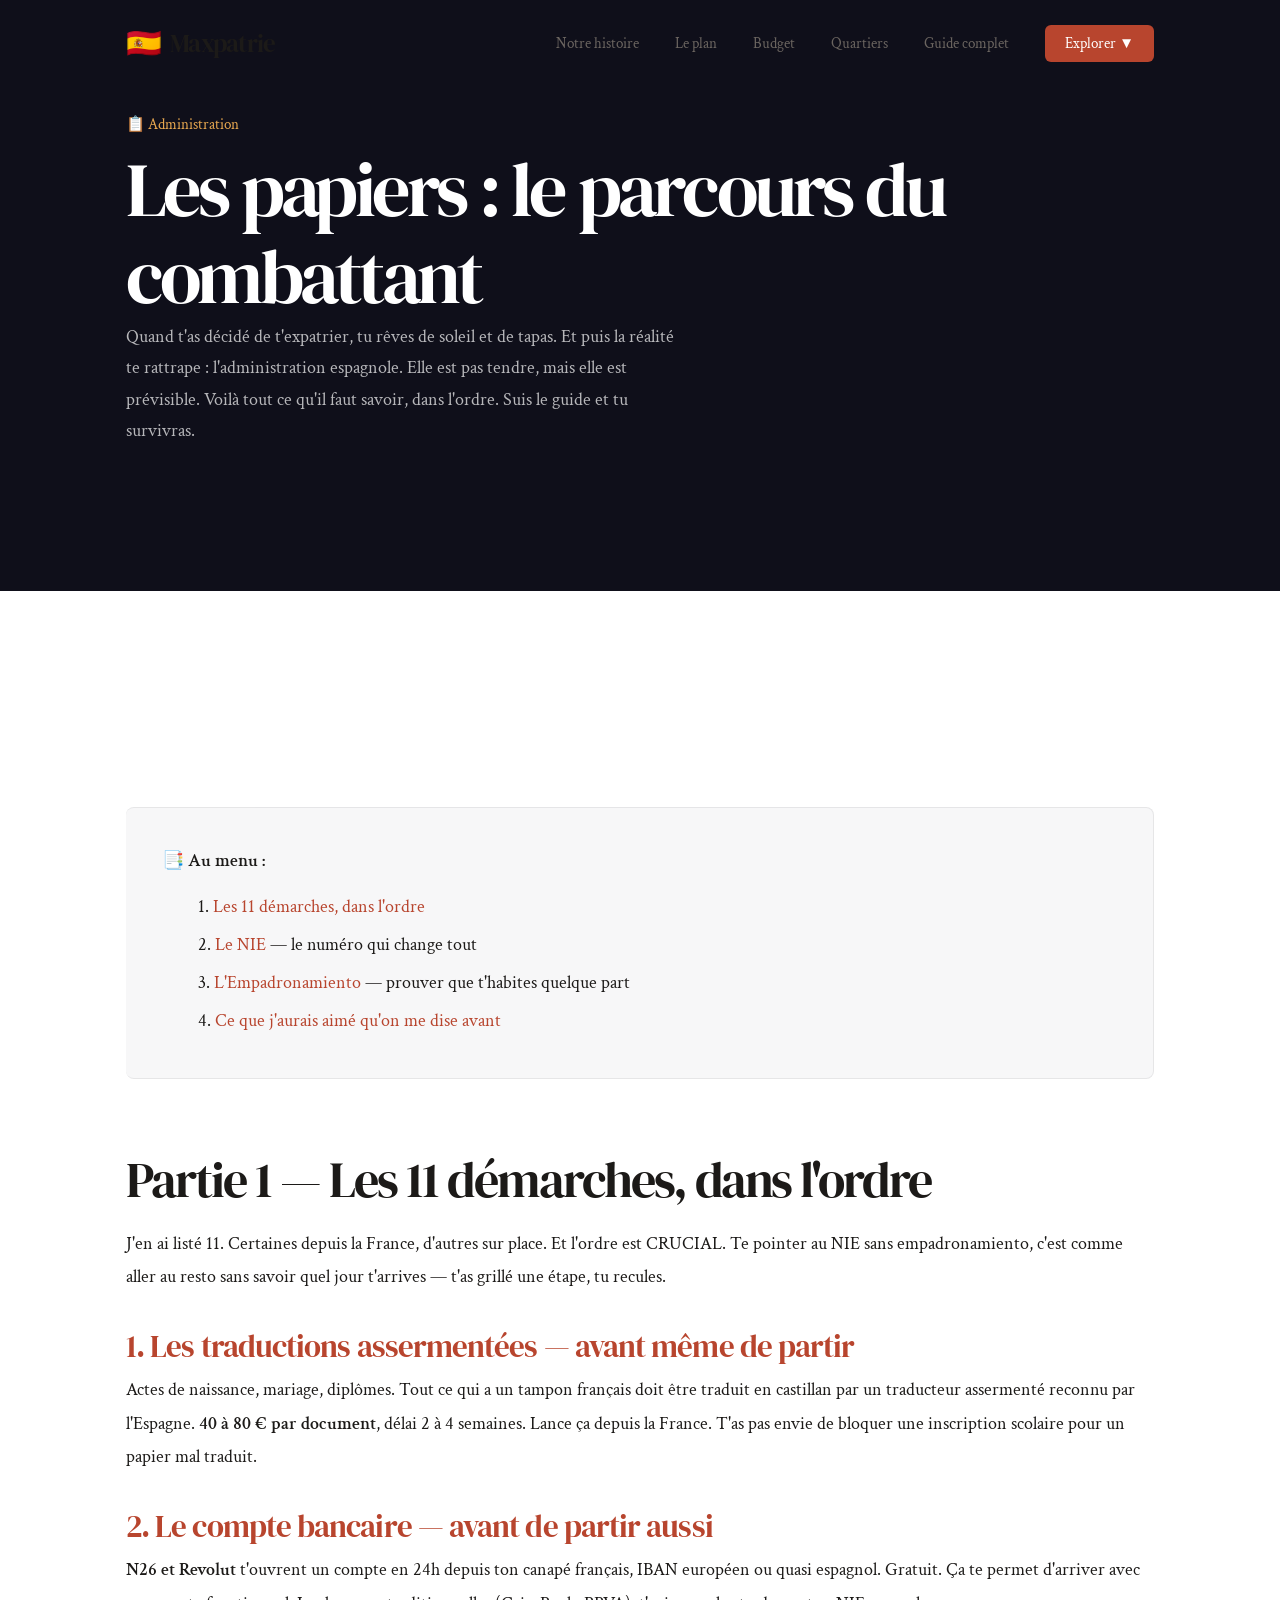
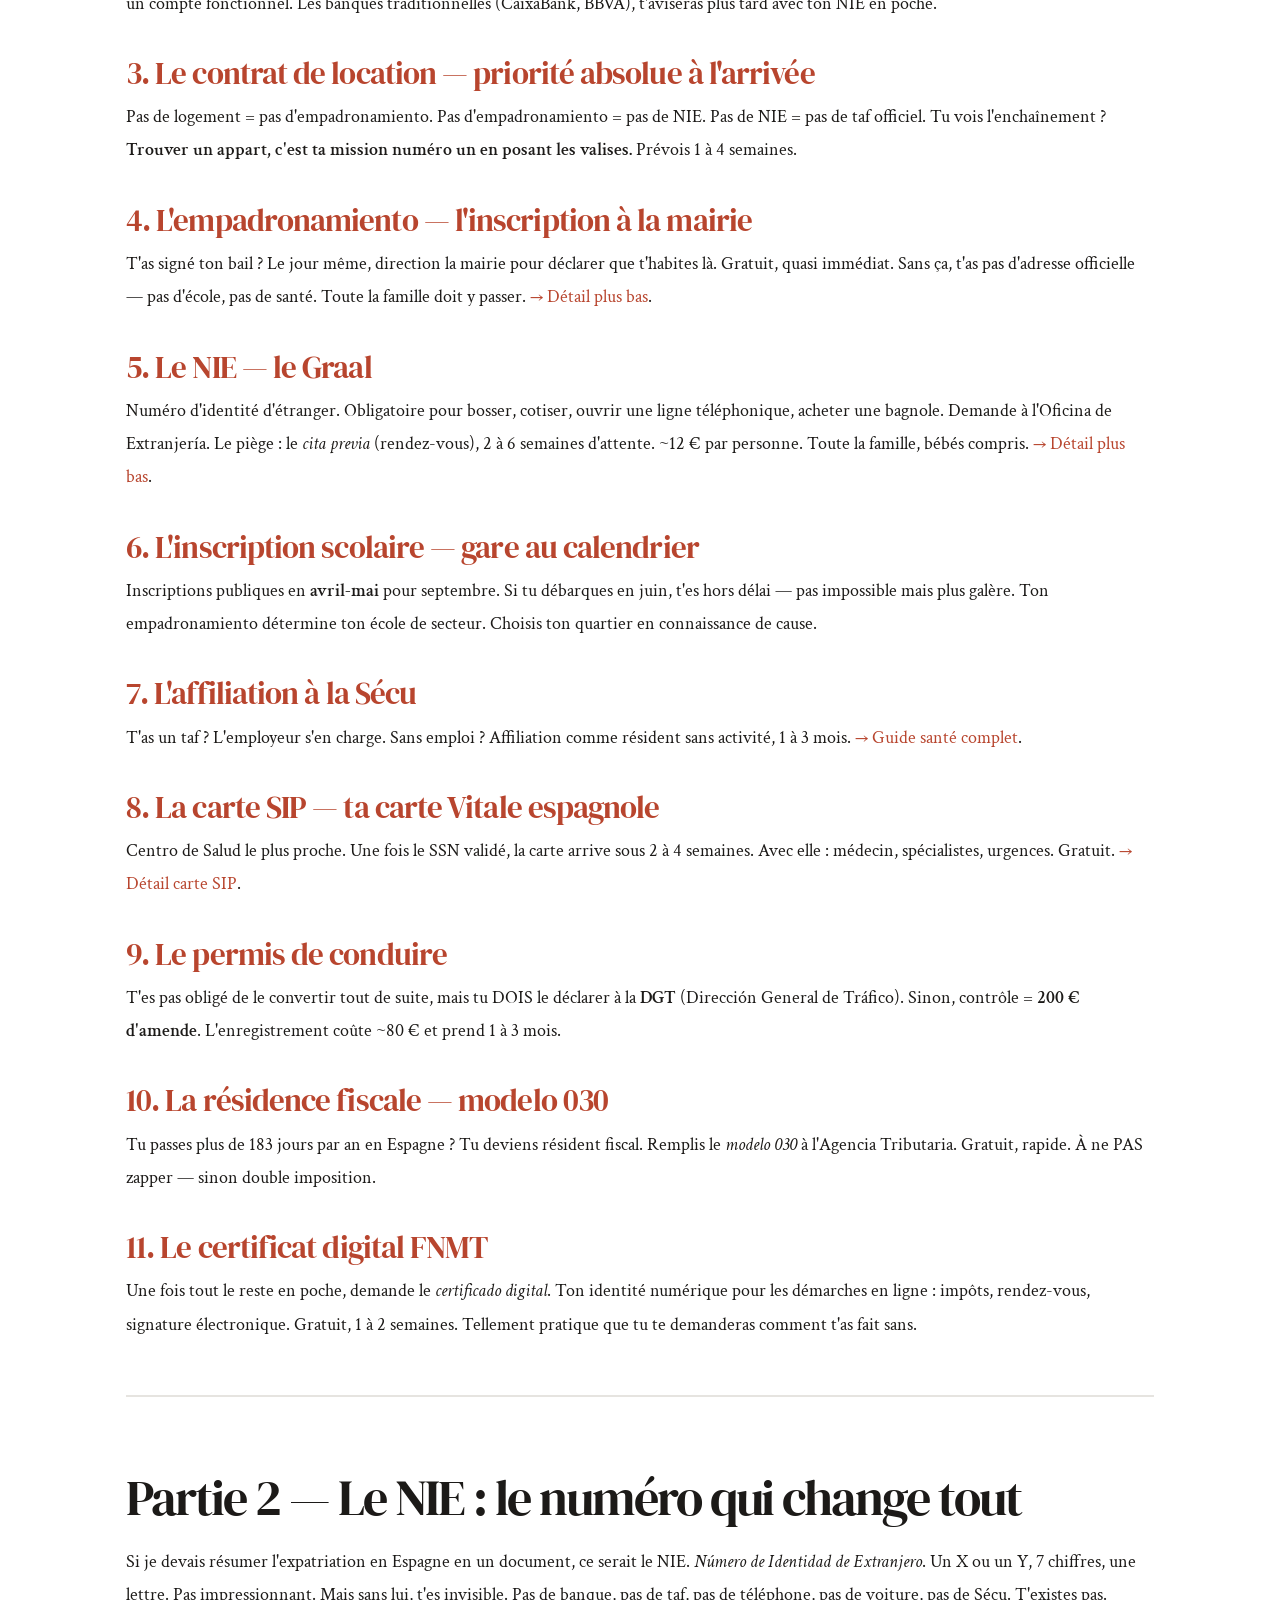
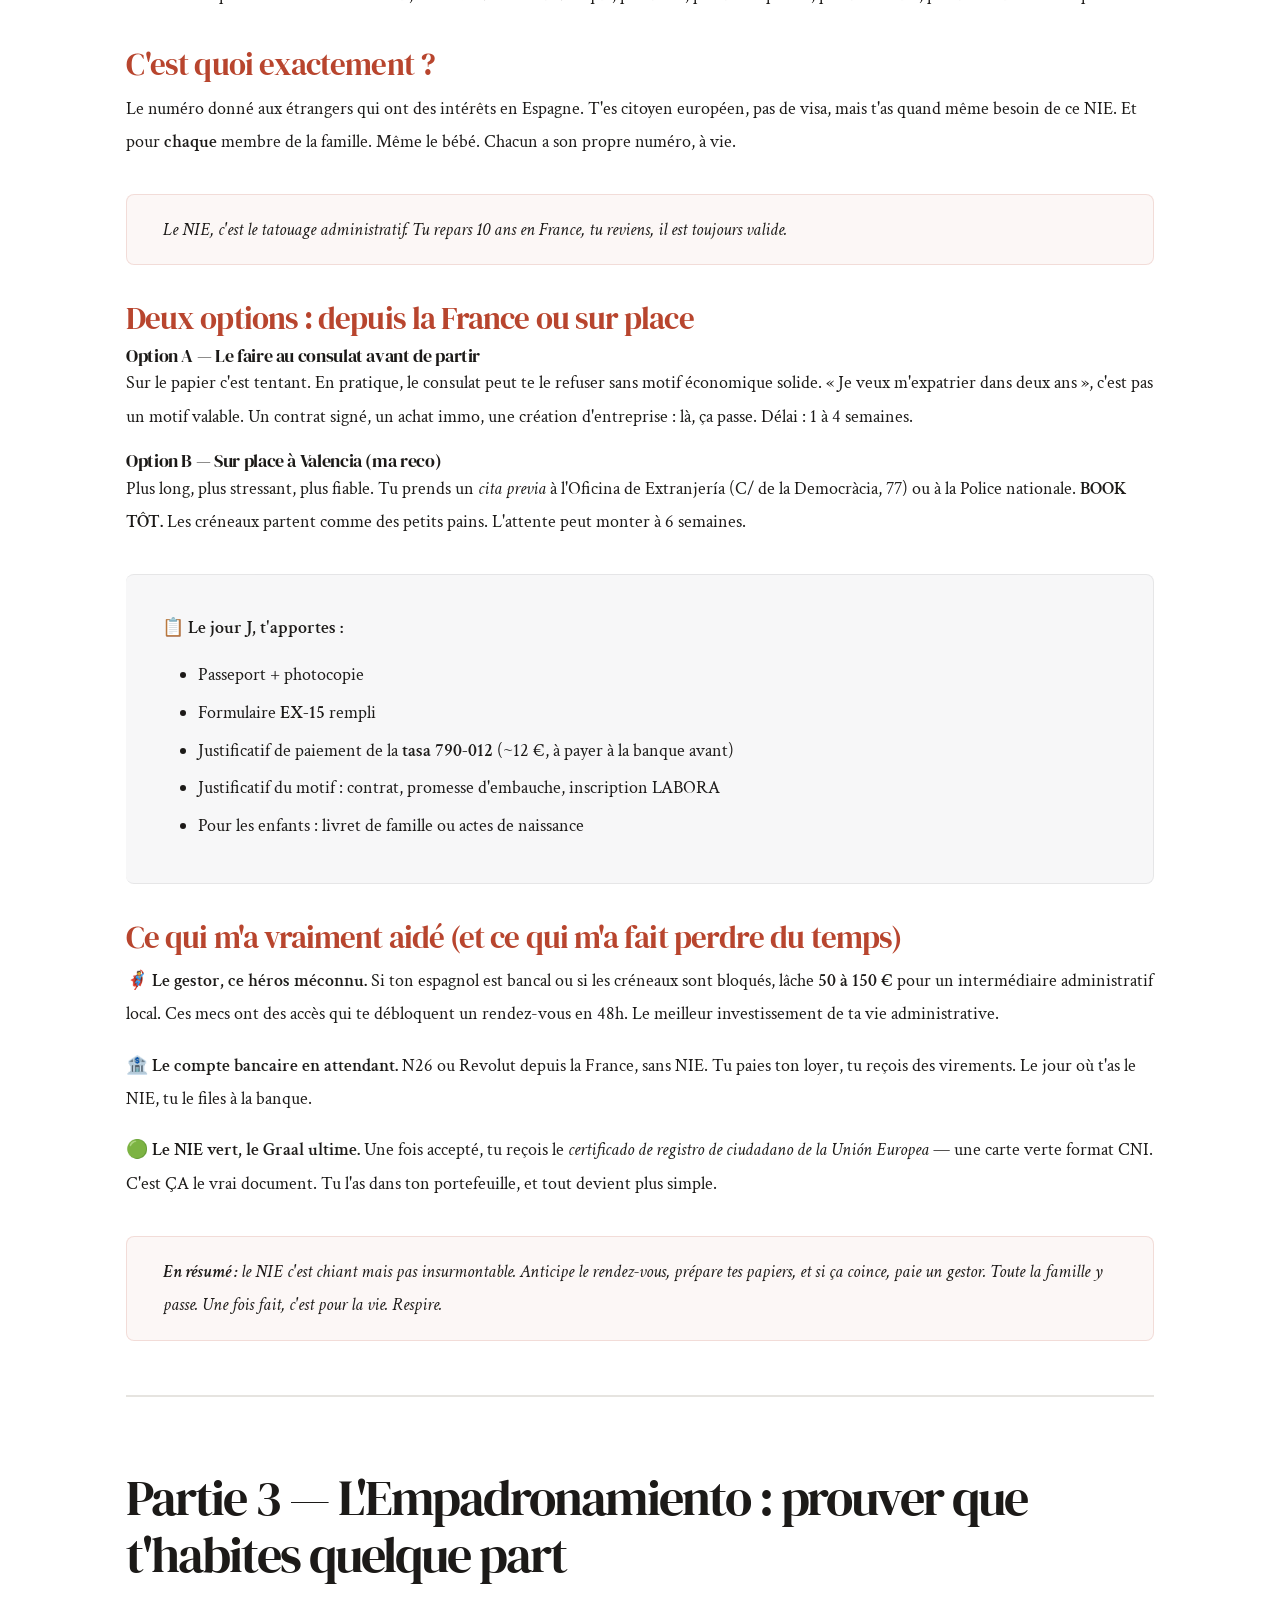
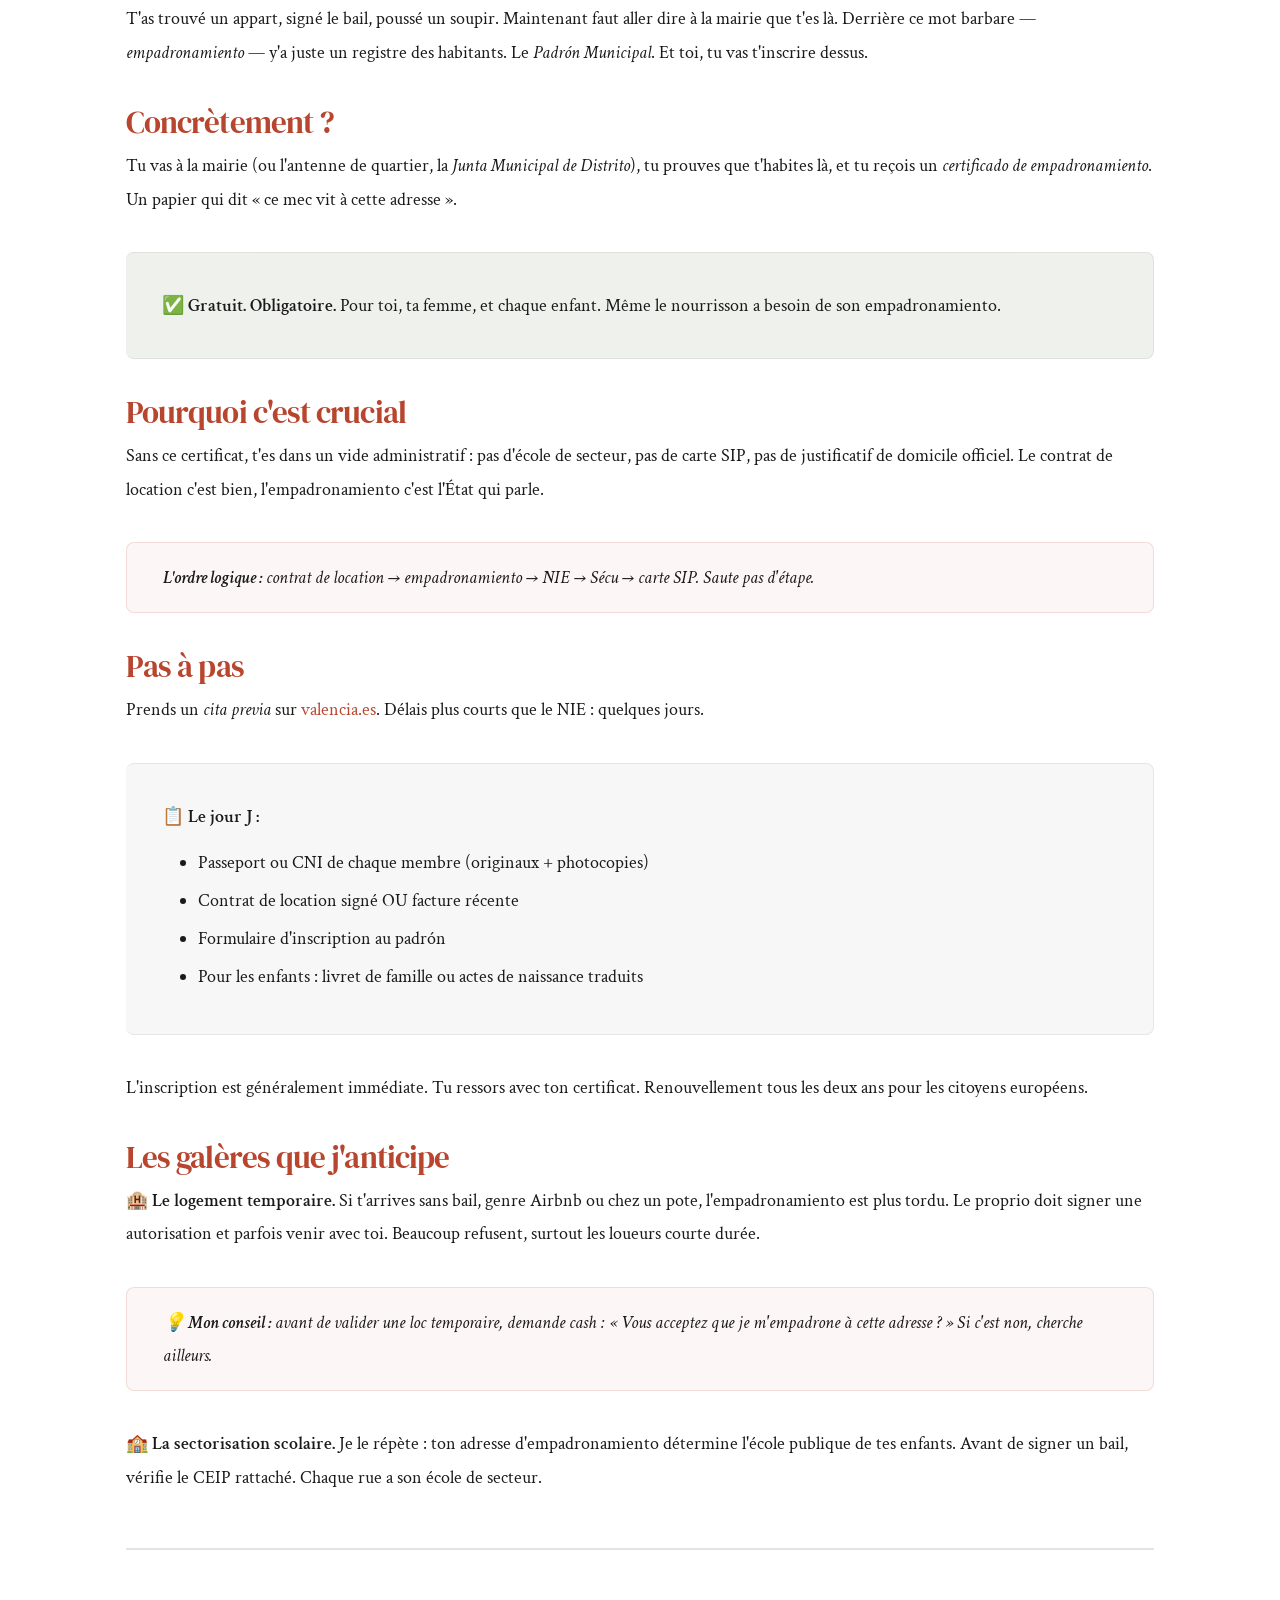
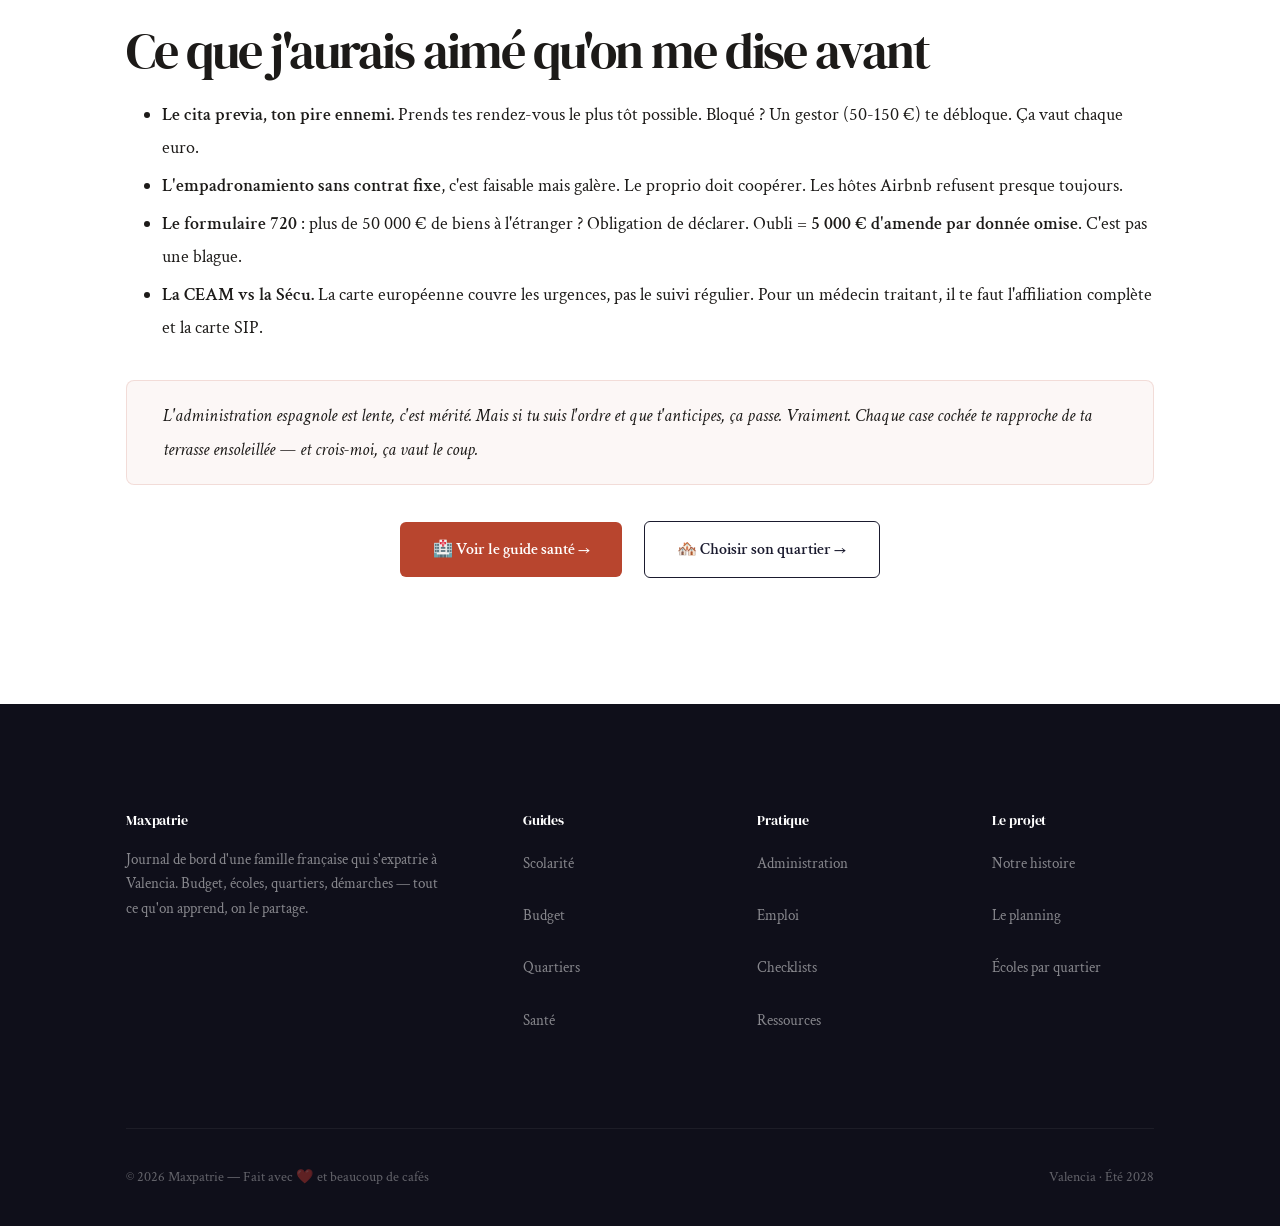
==== commit ce01c2c2: "🔥 V2 anti-slop : design éditorial terracotta/slate + ton humain" ====
--- a/pages/administration.html
+++ b/pages/administration.html
@@ -42,7 +42,7 @@
       <div class="section-header">
         <span class="badge">📋 Administration</span>
         <h1>Les papiers : le parcours du combattant</h1>
-        <p>Quand t'as décidé de t'expatrier, t'imagines le soleil, les tapas, les palmiers. Et puis la réalité te rattrape : l'administration espagnole. Elle est pas tendre. Voilà tout ce qu'il faut savoir, dans l'ordre.</p>
+        <p>Quand t'as décidé de t'expatrier, tu rêves de soleil et de tapas. Et puis la réalité te rattrape : l'administration espagnole. Elle est pas tendre, mais elle est prévisible. Voilà tout ce qu'il faut savoir, dans l'ordre. Suis le guide et tu survivras.</p>
       </div>
     </div>
   </header>
@@ -51,104 +51,100 @@
   <main class="section content-body">
     <div class="container">
 
-      <!-- ===== SOMMAIRE RAPIDE ===== -->
+      <!-- ===== SOMMAIRE ===== -->
       <div class="highlight-box" style="margin-bottom:2rem;">
-        <p style="margin-bottom:0.75rem;"><strong>📑 Au menu de cette page :</strong></p>
+        <p style="margin-bottom:0.75rem;"><strong>📑 Au menu :</strong></p>
         <ol style="margin-bottom:0; list-style-position: inside;">
-          <li><a href="#demarches-globales">Les 11 démarches, dans l'ordre</a> — la vue d'ensemble</li>
+          <li><a href="#demarches-globales">Les 11 démarches, dans l'ordre</a></li>
           <li><a href="#nie">Le NIE</a> — le numéro qui change tout</li>
           <li><a href="#empadronamiento">L'Empadronamiento</a> — prouver que t'habites quelque part</li>
           <li><a href="#conseils">Ce que j'aurais aimé qu'on me dise avant</a></li>
         </ol>
       </div>
 
-      <!-- ==================== PARTIE 1 : DÉMARCHES GLOBALES ==================== -->
+      <!-- ==================== PARTIE 1 : DÉMARCHES ==================== -->
       <section id="demarches-globales">
-        <h2>📜 Partie 1 — Les 11 démarches, dans l'ordre</h2>
-
-        <p>J'ai listé 11 démarches, dans l'ordre où il faut les faire. Certaines tu peux les anticiper depuis la France, d'autres t'attendent sur place, et crois-moi, <strong>l'ordre compte</strong>. Te pointer au NIE sans avoir ton empadronamiento, c'est comme réserver un resto sans savoir quel jour t'arrives — t'as grillé une étape, tu recules.</p>
+        <h2>Partie 1 — Les 11 démarches, dans l'ordre</h2>
+
+        <p>J'en ai listé 11. Certaines depuis la France, d'autres sur place. Et l'ordre est CRUCIAL. Te pointer au NIE sans empadronamiento, c'est comme aller au resto sans savoir quel jour t'arrives — t'as grillé une étape, tu recules.</p>
 
         <h3>1. Les traductions assermentées — avant même de partir</h3>
-        <p>Naissance, mariage, tout ce qui est officiel avec un tampon français. L'Espagne veut ses versions en castillan, traduites par un traducteur assermenté reconnu. Compte <strong>40 à 80 € par document</strong> et un délai de 2 à 4 semaines. À lancer depuis la France, bien avant ton départ. T'as pas envie de bloquer une inscription scolaire parce qu'il te manque un acte de naissance en espagnol.</p>
-
-        <h3>2. Le compte bancaire — la base de tout</h3>
-        <p>Pour payer tes impôts, recevoir ton salaire, justifier de tes revenus. Bonne nouvelle : <strong>N26 et Revolut</strong> t'ouvrent un compte en 24h depuis ton canapé français, avec un IBAN espagnol ou pas loin. Gratuit. Ça te dépanne et te permet d'arriver avec un compte déjà opérationnel. Les banques traditionnelles espagnoles (CaixaBank, BBVA), t'aviseras plus tard, quand t'auras ton NIE.</p>
-
-        <h3>3. Le contrat de location — ton premier sésame</h3>
-        <p>Pas de logement, pas d'empadronamiento. Pas d'empadronamiento, pas de NIE. Pas de NIE, pas de taf officiel. Tu vois la cascade ? <strong>Trouver un appart, c'est ta priorité numéro un en arrivant.</strong> Prévois 1 à 4 semaines de recherche.</p>
+        <p>Actes de naissance, mariage, diplômes. Tout ce qui a un tampon français doit être traduit en castillan par un traducteur assermenté reconnu par l'Espagne. <strong>40 à 80 € par document</strong>, délai 2 à 4 semaines. Lance ça depuis la France. T'as pas envie de bloquer une inscription scolaire pour un papier mal traduit.</p>
+
+        <h3>2. Le compte bancaire — avant de partir aussi</h3>
+        <p><strong>N26 et Revolut</strong> t'ouvrent un compte en 24h depuis ton canapé français, IBAN européen ou quasi espagnol. Gratuit. Ça te permet d'arriver avec un compte fonctionnel. Les banques traditionnelles (CaixaBank, BBVA), t'aviseras plus tard avec ton NIE en poche.</p>
+
+        <h3>3. Le contrat de location — priorité absolue à l'arrivée</h3>
+        <p>Pas de logement = pas d'empadronamiento. Pas d'empadronamiento = pas de NIE. Pas de NIE = pas de taf officiel. Tu vois l'enchaînement ? <strong>Trouver un appart, c'est ta mission numéro un en posant les valises.</strong> Prévois 1 à 4 semaines.</p>
 
         <h3>4. L'empadronamiento — l'inscription à la mairie</h3>
-        <p>Tu viens de signer ton bail. Le jour même ou le lendemain, direction la mairie pour déclarer que t'habites là. C'est gratuit et c'est immédiat (ou presque). Mais sans ça, t'as pas d'adresse officielle, donc pas d'école, pas de santé. Toute la famille doit y passer, y compris les enfants. <a href="#empadronamiento">→ Détail complet plus bas</a>.</p>
+        <p>T'as signé ton bail ? Le jour même, direction la mairie pour déclarer que t'habites là. Gratuit, quasi immédiat. Sans ça, t'as pas d'adresse officielle — pas d'école, pas de santé. Toute la famille doit y passer. <a href="#empadronamiento">→ Détail plus bas</a>.</p>
 
         <h3>5. Le NIE — le Graal</h3>
-        <p>Numéro d'identité d'étranger. Indispensable pour absolument tout : bosser, cotiser, ouvrir une ligne de téléphone, acheter une bagnole. La demande se fait à l'Oficina de Extranjería ou à la Police nationale. Le piège ? Le <em>cita previa</em> — le rendez-vous. Ça peut prendre 2 à 6 semaines d'attente. Budget : environ 12 € par personne. Toute la famille, même les bébés, a besoin de son propre numéro. <a href="#nie">→ Détail complet plus bas</a>.</p>
-
-        <h3>6. L'inscription scolaire — attention au calendrier</h3>
-        <p>Les inscriptions dans le public se font entre <strong>avril et mai</strong>, pour la rentrée de septembre. Si tu débarques en juin, t'es hors délai. Pas de panique, c'est pas impossible, mais c'est plus compliqué. La clé : ton empadronamiento détermine ton école de secteur, donc choisis ton quartier en connaissance de cause. Pense à tes traductions assermentées — les actes de naissance en espagnol, c'est ici qu'ils servent.</p>
-
-        <h3>7. L'affiliation à la Sécurité Sociale — le Graal numéro 2</h3>
-        <p>La <em>Seguridad Social</em> espagnole. T'as un taf ? Ton employeur s'en charge. T'arrives sans emploi ? L'affiliation en tant que résident sans activité peut prendre 1 à 3 mois. À faire à la TGSS. Une fois que t'as ton numéro d'affilié, tu peux demander la carte SIP. <a href="sante.html">→ Voir le guide santé complet</a>.</p>
-
-        <h3>8. La carte SIP — ta carte vitale à l'espagnole</h3>
-        <p>La carte sanitaire de la Communauté valencienne. Tu vas au Centro de Salud le plus proche de ton domicile. Une fois ton affiliation Sécu validée, la carte arrive sous 2 à 4 semaines. Avec elle, t'as accès au médecin traitant, aux spécialistes, aux urgences. Gratuit. <a href="sante.html#carte-sip">→ Voir le détail carte SIP</a>.</p>
-
-        <h3>9. Le permis de conduire — à enregistrer</h3>
-        <p>T'es pas obligé de convertir ton permis français tout de suite, mais t'as intérêt à le déclarer à la <strong>Dirección General de Tráfico</strong> (DGT). Pourquoi ? Parce que si t'es résident et que tu te fais contrôler sans enregistrement, c'est <strong>200 € d'amende</strong>. L'enregistrement prend 1 à 3 mois et coûte dans les 80 €. Après 2 ans de résidence, l'échange du permis français contre un espagnol devient obligatoire pour les conducteurs professionnels.</p>
-
-        <h3>10. Le changement de résidence fiscale — le modèle 030</h3>
-        <p>Tu deviens résident fiscal espagnol si tu passes plus de 183 jours par an en Espagne. Remplis le <em>modelo 030</em> à l'Agencia Tributaria pour officialiser ton changement d'adresse fiscale. Gratuit, rapide. Mais à pas zapper, sous peine de te retrouver imposé dans les deux pays. La France et l'Espagne ont une convention fiscale, donc pas de double imposition, mais encore faut-il le déclarer.</p>
-
-        <h3>11. Le certificat digital FNMT — ton passeport administratif</h3>
-        <p>Une fois que t'as tout ce qui précède, tu peux demander le <em>certificado digital</em> de la <strong>Fábrica Nacional de Moneda y Timbre</strong>. C'est ton identité numérique pour faire toutes tes démarches en ligne : déclaration d'impôts, demande de rendez-vous, signature électronique. Gratuit, 1 à 2 semaines, et tellement pratique que tu te demanderas comment t'as fait sans.</p>
+        <p>Numéro d'identité d'étranger. Obligatoire pour bosser, cotiser, ouvrir une ligne téléphonique, acheter une bagnole. Demande à l'Oficina de Extranjería. Le piège : le <em>cita previa</em> (rendez-vous), 2 à 6 semaines d'attente. ~12 € par personne. Toute la famille, bébés compris. <a href="#nie">→ Détail plus bas</a>.</p>
+
+        <h3>6. L'inscription scolaire — gare au calendrier</h3>
+        <p>Inscriptions publiques en <strong>avril-mai</strong> pour septembre. Si tu débarques en juin, t'es hors délai — pas impossible mais plus galère. Ton empadronamiento détermine ton école de secteur. Choisis ton quartier en connaissance de cause.</p>
+
+        <h3>7. L'affiliation à la Sécu</h3>
+        <p>T'as un taf ? L'employeur s'en charge. Sans emploi ? Affiliation comme résident sans activité, 1 à 3 mois. <a href="sante.html">→ Guide santé complet</a>.</p>
+
+        <h3>8. La carte SIP — ta carte Vitale espagnole</h3>
+        <p>Centro de Salud le plus proche. Une fois le SSN validé, la carte arrive sous 2 à 4 semaines. Avec elle : médecin, spécialistes, urgences. Gratuit. <a href="sante.html#carte-sip">→ Détail carte SIP</a>.</p>
+
+        <h3>9. Le permis de conduire</h3>
+        <p>T'es pas obligé de le convertir tout de suite, mais tu DOIS le déclarer à la <strong>DGT</strong> (Dirección General de Tráfico). Sinon, contrôle = <strong>200 € d'amende</strong>. L'enregistrement coûte ~80 € et prend 1 à 3 mois.</p>
+
+        <h3>10. La résidence fiscale — modelo 030</h3>
+        <p>Tu passes plus de 183 jours par an en Espagne ? Tu deviens résident fiscal. Remplis le <em>modelo 030</em> à l'Agencia Tributaria. Gratuit, rapide. À ne PAS zapper — sinon double imposition.</p>
+
+        <h3>11. Le certificat digital FNMT</h3>
+        <p>Une fois tout le reste en poche, demande le <em>certificado digital</em>. Ton identité numérique pour les démarches en ligne : impôts, rendez-vous, signature électronique. Gratuit, 1 à 2 semaines. Tellement pratique que tu te demanderas comment t'as fait sans.</p>
       </section>
 
       <hr style="border: none; border-top: 2px solid var(--sand-dark); margin: 3rem 0;">
 
       <!-- ==================== PARTIE 2 : NIE ==================== -->
       <section id="nie">
-        <h2>🆔 Partie 2 — Le NIE : le numéro qui change tout</h2>
-
-        <p>Si je devais résumer l'expatriation en Espagne en un seul document, ce serait celui-là. Le NIE, c'est le <em>Número de Identidad de Extranjero</em>. Un numéro qui commence par un X ou un Y, suivi de 7 chiffres et d'une lettre. Pas très impressionnant sur le papier. Mais sans lui, t'es invisible. Pas de compte bancaire, pas de contrat de travail, pas de téléphone, pas de voiture, pas de Sécu. Rien. T'existes pas.</p>
+        <h2>Partie 2 — Le NIE : le numéro qui change tout</h2>
+
+        <p>Si je devais résumer l'expatriation en Espagne en un document, ce serait le NIE. <em>Número de Identidad de Extranjero</em>. Un X ou un Y, 7 chiffres, une lettre. Pas impressionnant. Mais sans lui, t'es invisible. Pas de banque, pas de taf, pas de téléphone, pas de voiture, pas de Sécu. T'existes pas.</p>
 
         <h3>C'est quoi exactement ?</h3>
-        <p>Le NIE, c'est le numéro qu'on file aux étrangers qui ont des intérêts en Espagne — économiques, professionnels, ou juste sociaux. T'es citoyen européen, donc pas de souci de visa, mais t'as quand même besoin de ce numéro. Et spoiler : il te le faut pour <strong>chaque</strong> membre de la famille. Oui, même le bébé de 4 mois. Chaque personne a son propre NIE, à vie.</p>
-        <blockquote>
-          Le NIE ne s'arrête pas. Tu repars en France pendant 10 ans, tu reviens, il est toujours valide. C'est un peu le tatouage administratif : une fois que tu l'as, il est à toi pour toujours.
+        <p>Le numéro donné aux étrangers qui ont des intérêts en Espagne. T'es citoyen européen, pas de visa, mais t'as quand même besoin de ce NIE. Et pour <strong>chaque</strong> membre de la famille. Même le bébé. Chacun a son propre numéro, à vie.</p>
+        <blockquote>
+          Le NIE, c'est le tatouage administratif. Tu repars 10 ans en France, tu reviens, il est toujours valide.
         </blockquote>
 
         <h3>Deux options : depuis la France ou sur place</h3>
 
         <h4>Option A — Le faire au consulat avant de partir</h4>
-        <p>Sur le papier c'est tentant : tu règles tout depuis ton canapé et t'arrives avec le NIE en poche.</p>
-        <p>Dans la vraie vie, c'est plus nuancé. Tu prends rendez-vous au consulat d'Espagne le plus proche (Paris, Lyon, Marseille, Toulouse, Biarritz), tu remplis le formulaire EX-15, tu paies la <em>tasa</em> (le timbre fiscal, modèle 790 código 012, environ 10-12 €), et tu croises les doigts.</p>
-        <p>Le truc, c'est que le consulat peut te le refuser si t'as pas de motif économique solide. « Je veux m'expatrier dans deux ans » n'est pas un motif valable à leurs yeux. Un contrat de travail signé, un achat immobilier, une création d'entreprise : ça, ça passe. Si t'es en phase exploratoire, tu risques de te prendre un mur poli mais ferme.</p>
-        <p><strong>Délai :</strong> 1 à 4 semaines. Gratification de la démarche : modérée.</p>
-
-        <h4>Option B — Le faire sur place à Valencia (ma recommandation)</h4>
-        <p>C'est plus long, plus stressant, mais plus fiable. Et surtout, c'est la voie normale que tout le monde emprunte.</p>
-        <p>Tu prends un <em>cita previa</em> (le fameux rendez-vous) à l'<em>Oficina de Extranjería</em> ou à la <em>Comisaría de Policía Nacional</em>. Le mot d'ordre : <strong>t'y prends tôt. Très tôt.</strong> Genre dès que t'as une date d'arrivée à peu près ferme, tu BOOKES. Parce que les créneaux partent comme des petits pains et l'attente peut monter à 6 semaines, voire 2-3 mois en période chargée.</p>
+        <p>Sur le papier c'est tentant. En pratique, le consulat peut te le refuser sans motif économique solide. « Je veux m'expatrier dans deux ans », c'est pas un motif valable. Un contrat signé, un achat immo, une création d'entreprise : là, ça passe. Délai : 1 à 4 semaines.</p>
+
+        <h4>Option B — Sur place à Valencia (ma reco)</h4>
+        <p>Plus long, plus stressant, plus fiable. Tu prends un <em>cita previa</em> à l'Oficina de Extranjería (C/ de la Democràcia, 77) ou à la Police nationale. <strong>BOOK TÔT.</strong> Les créneaux partent comme des petits pains. L'attente peut monter à 6 semaines.</p>
 
         <div class="highlight-box">
-          <p style="margin-bottom:0.75rem;"><strong>📋 Le jour du rendez-vous, tu te pointes avec :</strong></p>
+          <p style="margin-bottom:0.75rem;"><strong>📋 Le jour J, t'apportes :</strong></p>
           <ul style="margin-bottom:0;">
-            <li>Ton <strong>passeport</strong> en cours de validité + une photocopie</li>
-            <li>Le <strong>formulaire EX-15</strong> rempli (téléchargeable, en espagnol, fais-toi aider si besoin)</li>
-            <li>Le <strong>justificatif de paiement de la tasa 790-012</strong> (tu vas à la banque, tu payes ~12 €, ils te tamponnent le formulaire)</li>
-            <li>Un <strong>justificatif de ton motif</strong> : contrat de travail, promesse d'embauche, inscription LABORA, ou déclaration sur l'honneur</li>
-            <li>Pour les enfants : le <strong>livret de famille</strong> ou les actes de naissance, et tu signes en tant que parent</li>
+            <li>Passeport + photocopie</li>
+            <li>Formulaire <strong>EX-15</strong> rempli</li>
+            <li>Justificatif de paiement de la <strong>tasa 790-012</strong> (~12 €, à payer à la banque avant)</li>
+            <li>Justificatif du motif : contrat, promesse d'embauche, inscription LABORA</li>
+            <li>Pour les enfants : livret de famille ou actes de naissance</li>
           </ul>
         </div>
 
         <h3>Ce qui m'a vraiment aidé (et ce qui m'a fait perdre du temps)</h3>
 
-        <p><strong>🦸 Le gestor, ce héros méconnu.</strong> Si ton espagnol est encore bancal, ou si les créneaux de cita previa sont bloqués depuis trois semaines, lâche <strong>50 à 150 €</strong> pour un <em>gestor</em> (un intermédiaire administratif local). Ces gens ont des accès et des contacts qui te débloquent des rendez-vous en 48h là où toi tu rames depuis un mois. C'est pas donné, mais c'est le meilleur investissement administratif que tu puisses faire. À Valencia, y'en a des dizaines, et beaucoup parlent français ou anglais.</p>
-
-        <p><strong>🏦 Le compte bancaire en attendant.</strong> Tu peux parfaitement ouvrir un N26 ou un Revolut depuis la France sans NIE. Ça te permet d'avoir un compte fonctionnel pour payer ton loyer, recevoir des virements, faire tes courses. Le jour où t'as ton NIE, tu le communiques à la banque et c'est réglé.</p>
-
-        <p><strong>🟢 Le NIE vert, le Graal ultime.</strong> Une fois ta demande acceptée, tu reçois le <em>certificado de registro de ciudadano de la Unión Europea</em>. C'est une carte verte, format carte d'identité, qui prouve que t'es résident européen en Espagne. C'est ça, le vrai document. La carte, tu l'as dans ton portefeuille, et d'un coup, tout devient plus simple.</p>
-
-        <blockquote>
-          <strong>En résumé :</strong> le NIE, c'est chiant mais pas insurmontable. Anticipe ton rendez-vous, prépare tes papiers comme si ta vie en dépendait, et si ça coince, paie un gestor. Toute la famille y passe, et une fois que c'est fait, c'est fait pour la vie. Respire, avance, et garde en tête que chaque galère administrative franchie te rapproche de ta terrasse ensoleillée.
+        <p><strong>🦸 Le gestor, ce héros méconnu.</strong> Si ton espagnol est bancal ou si les créneaux sont bloqués, lâche <strong>50 à 150 €</strong> pour un intermédiaire administratif local. Ces mecs ont des accès qui te débloquent un rendez-vous en 48h. Le meilleur investissement de ta vie administrative.</p>
+
+        <p><strong>🏦 Le compte bancaire en attendant.</strong> N26 ou Revolut depuis la France, sans NIE. Tu paies ton loyer, tu reçois des virements. Le jour où t'as le NIE, tu le files à la banque.</p>
+
+        <p><strong>🟢 Le NIE vert, le Graal ultime.</strong> Une fois accepté, tu reçois le <em>certificado de registro de ciudadano de la Unión Europea</em> — une carte verte format CNI. C'est ÇA le vrai document. Tu l'as dans ton portefeuille, et tout devient plus simple.</p>
+
+        <blockquote>
+          <strong>En résumé :</strong> le NIE c'est chiant mais pas insurmontable. Anticipe le rendez-vous, prépare tes papiers, et si ça coince, paie un gestor. Toute la famille y passe. Une fois fait, c'est pour la vie. Respire.
         </blockquote>
       </section>
 
@@ -156,72 +152,60 @@
 
       <!-- ==================== PARTIE 3 : EMPADRONAMIENTO ==================== -->
       <section id="empadronamiento">
-        <h2>🏠 Partie 3 — L'Empadronamiento : prouver que t'habites quelque part</h2>
-
-        <p>Tu viens de poser tes valises à Valencia. T'as trouvé un appart, signé le bail, respiré un bon coup. Et maintenant, il faut aller dire à la mairie que t'es là. Ça s'appelle l'<em>empadronamiento</em>, et c'est beaucoup plus important que le mot ne le laisse penser.</p>
-        <p>Derrière ce terme barbare, il y a juste un registre des habitants. Le <em>Padrón Municipal</em>, c'est la liste de tous les gens qui vivent dans la commune. Et toi, tu vas t'inscrire dessus.</p>
-
-        <h3>C'est quoi, concrètement ?</h3>
-        <p>Tu te pointes à la mairie de Valencia (ou à l'antenne de ton quartier, la <em>Junta Municipal de Distrito</em>), tu montres que t'habites bien là où tu dis, et tu reçois un <em>certificado de empadronamiento</em>. Un papier officiel qui dit : « cette personne vit à cette adresse ».</p>
+        <h2>Partie 3 — L'Empadronamiento : prouver que t'habites quelque part</h2>
+
+        <p>T'as trouvé un appart, signé le bail, poussé un soupir. Maintenant faut aller dire à la mairie que t'es là. Derrière ce mot barbare — <em>empadronamiento</em> — y'a juste un registre des habitants. Le <em>Padrón Municipal</em>. Et toi, tu vas t'inscrire dessus.</p>
+
+        <h3>Concrètement ?</h3>
+        <p>Tu vas à la mairie (ou l'antenne de quartier, la <em>Junta Municipal de Distrito</em>), tu prouves que t'habites là, et tu reçois un <em>certificado de empadronamiento</em>. Un papier qui dit « ce mec vit à cette adresse ».</p>
         <div class="highlight-box" style="border-left-color: var(--olive); background: var(--olive-light);">
-          <p style="margin-bottom:0;"><strong>✅ C'est gratuit. C'est obligatoire.</strong> Et c'est à faire pour toi, pour ta femme, et pour chacun de tes enfants. Même le nourrisson dans son cosy : il a besoin de son empadronamiento.</p>
-        </div>
-
-        <h3>Pourquoi c'est aussi crucial</h3>
-        <p>Sans empadronamiento, t'es dans un vide administratif assez inconfortable. Sérieusement, regarde :</p>
-        <ul>
-          <li><strong>Pas d'école de secteur.</strong> L'école publique attribuée à tes gamins dépend de ton adresse d'empadronamiento. Pas de certificat = pas d'école de quartier. Tes enfants finissent dans une école à l'autre bout de la ville.</li>
-          <li><strong>Pas de carte SIP.</strong> Sans empadronamiento, impossible d'obtenir la carte sanitaire valencienne. Pas de médecin traitant, pas de suivi médical.</li>
-          <li><strong>Pas de justificatif de domicile officiel.</strong> Les banques, les impôts, l'administration : tout le monde te demandera ce certificat. Le contrat de location, c'est bien. Le certificat d'empadronamiento, c'est l'État qui parle.</li>
-          <li><strong>Pas de certificat de résidence.</strong> Nécessaire pour le tarif résident dans les musées, certaines aides, ou des inscriptions spécifiques.</li>
-        </ul>
-        <blockquote>
-          <strong>L'ordre logique à respecter :</strong> contrat de location → empadronamiento → NIE → Sécu → carte SIP. Ne saute pas d'étape, ça te retombera dessus.
-        </blockquote>
-
-        <h3>Comment on fait, pas à pas</h3>
-        <p>D'abord, tu prends rendez-vous — oui, le sempiternel <em>cita previa</em>. Pour l'empadronamiento, les délais sont plus courts que pour le NIE : quelques jours à une semaine. Tu peux prendre le rendez-vous sur le site de la mairie de Valencia (<a href="https://www.valencia.es" target="_blank" rel="noopener">valencia.es</a>).</p>
-
+          <p style="margin-bottom:0;"><strong>✅ Gratuit. Obligatoire.</strong> Pour toi, ta femme, et chaque enfant. Même le nourrisson a besoin de son empadronamiento.</p>
+        </div>
+
+        <h3>Pourquoi c'est crucial</h3>
+        <p>Sans ce certificat, t'es dans un vide administratif : pas d'école de secteur, pas de carte SIP, pas de justificatif de domicile officiel. Le contrat de location c'est bien, l'empadronamiento c'est l'État qui parle.</p>
+        <blockquote>
+          <strong>L'ordre logique :</strong> contrat de location → empadronamiento → NIE → Sécu → carte SIP. Saute pas d'étape.
+        </blockquote>
+
+        <h3>Pas à pas</h3>
+        <p>Prends un <em>cita previa</em> sur <a href="https://www.valencia.es" target="_blank" rel="noopener">valencia.es</a>. Délais plus courts que le NIE : quelques jours.</p>
         <div class="highlight-box">
-          <p style="margin-bottom:0.75rem;"><strong>📋 Le jour J, tu apportes :</strong></p>
+          <p style="margin-bottom:0.75rem;"><strong>📋 Le jour J :</strong></p>
           <ul style="margin-bottom:0;">
-            <li>Le <strong>passeport ou la carte d'identité</strong> de chaque membre de la famille (originaux + photocopies)</li>
-            <li>Le <strong>contrat de location signé</strong> OU une facture récente (électricité, eau, gaz) à ton nom</li>
-            <li>Le <strong>formulaire d'inscription au padrón</strong> (téléchargeable ou dispo sur place)</li>
-            <li>Pour les enfants : le <strong>livret de famille</strong> ou les actes de naissance (d'où l'intérêt des traductions assermentées)</li>
+            <li>Passeport ou CNI de chaque membre (originaux + photocopies)</li>
+            <li>Contrat de location signé OU facture récente</li>
+            <li>Formulaire d'inscription au padrón</li>
+            <li>Pour les enfants : livret de famille ou actes de naissance traduits</li>
           </ul>
         </div>
 
-        <p style="margin-top:1rem;">Une fois ton dossier déposé, l'inscription est généralement immédiate. Tu ressors avec ton certificat, ou on te l'envoie sous quelques jours. Gratuit, je le répète. Pas un centime.</p>
-        <p>Faut renouveler <strong>tous les deux ans</strong> pour les citoyens européens. C'est rapide. Si tu changes d'adresse dans Valencia, tu refais un empadronamiento à la nouvelle adresse — l'ancien est automatiquement annulé.</p>
-
-        <h3>Les galères que j'anticipe (et comment les éviter)</h3>
-
-        <p><strong>🏨 Le casse-tête du logement temporaire.</strong> Si t'arrives sans avoir encore signé de bail, genre tu squattes chez un ami ou dans une location courte durée, c'est pas impossible de t'empadroner... mais c'est plus tordu. Le propriétaire (ou l'hôte) doit fournir une autorisation écrite et parfois même venir avec toi à la mairie. Certains refusent catégoriquement, surtout les loueurs Airbnb.</p>
-        <blockquote>
-          <strong>💡 Mon conseil :</strong> trouve un proprio qui joue le jeu AVANT de valider ta location temporaire. Pose la question cash : « Est-ce que vous acceptez que je m'empadrone à cette adresse ? » Si la réponse est non, cherche ailleurs.
-        </blockquote>
-
-        <p><strong>🏫 La sectorisation scolaire.</strong> Je le répète parce que c'est fondamental : l'adresse de ton empadronamiento détermine l'école publique de tes enfants. Avant de signer un bail, vérifie le CEIP (l'école primaire) rattaché au quartier. Chaque rue a son école de secteur. Si le CEIP du coin a une réputation pourrie, cherche l'appart dans le quartier d'à côté.</p>
+        <p style="margin-top:1rem;">L'inscription est généralement immédiate. Tu ressors avec ton certificat. Renouvellement tous les deux ans pour les citoyens européens.</p>
+
+        <h3>Les galères que j'anticipe</h3>
+        <p><strong>🏨 Le logement temporaire.</strong> Si t'arrives sans bail, genre Airbnb ou chez un pote, l'empadronamiento est plus tordu. Le proprio doit signer une autorisation et parfois venir avec toi. Beaucoup refusent, surtout les loueurs courte durée.</p>
+        <blockquote>
+          <strong>💡 Mon conseil :</strong> avant de valider une loc temporaire, demande cash : « Vous acceptez que je m'empadrone à cette adresse ? » Si c'est non, cherche ailleurs.
+        </blockquote>
+        <p><strong>🏫 La sectorisation scolaire.</strong> Je le répète : ton adresse d'empadronamiento détermine l'école publique de tes enfants. Avant de signer un bail, vérifie le CEIP rattaché. Chaque rue a son école de secteur.</p>
       </section>
 
       <hr style="border: none; border-top: 2px solid var(--sand-dark); margin: 3rem 0;">
 
       <!-- ==================== CONSEILS ==================== -->
       <section id="conseils">
-        <h2>💡 Ce que j'aurais aimé qu'on me dise avant</h2>
-        <p>Quelques trucs que j'ai appris à mes dépens ou en épluchant des forums d'expats :</p>
+        <h2>Ce que j'aurais aimé qu'on me dise avant</h2>
 
         <ul>
-          <li><strong>Le cita previa, c'est ton pire ennemi.</strong> Pour le NIE, pour l'empadronamiento, pour tout. Prends tes rendez-vous le plus tôt possible, parfois des semaines à l'avance. Si t'es bloqué, un <em>gestor</em> (50 à 150 €) peut te débloquer des créneaux plus vite — ça vaut chaque euro.</li>
-          <li><strong>L'empadronamiento sans contrat de location fixe</strong>, c'est faisable mais galère. Si t'es hébergé temporairement, il faut que le propriétaire signe une autorisation et t'accompagne. Les hôtes Airbnb refusent presque toujours.</li>
-          <li><strong>Le formulaire 720</strong> : si t'as plus de 50 000 € de biens à l'étranger (comptes bancaires, immobilier, actions), t'as obligation de les déclarer. Oubli = <strong>5 000 € d'amende par donnée omise</strong>. C'est pas une blague.</li>
-          <li><strong>La CEAM vs la vraie Sécu.</strong> La carte européenne d'assurance maladie couvre les urgences, pas le suivi médical régulier. Pour un médecin traitant, des ordonnances, des spécialistes, il te faut l'affiliation complète et la carte SIP.</li>
+          <li><strong>Le cita previa, ton pire ennemi.</strong> Prends tes rendez-vous le plus tôt possible. Bloqué ? Un gestor (50-150 €) te débloque. Ça vaut chaque euro.</li>
+          <li><strong>L'empadronamiento sans contrat fixe</strong>, c'est faisable mais galère. Le proprio doit coopérer. Les hôtes Airbnb refusent presque toujours.</li>
+          <li><strong>Le formulaire 720</strong> : plus de 50 000 € de biens à l'étranger ? Obligation de déclarer. Oubli = <strong>5 000 € d'amende par donnée omise</strong>. C'est pas une blague.</li>
+          <li><strong>La CEAM vs la Sécu.</strong> La carte européenne couvre les urgences, pas le suivi régulier. Pour un médecin traitant, il te faut l'affiliation complète et la carte SIP.</li>
         </ul>
       </section>
 
       <blockquote style="margin-top:2rem;">
-        L'administration espagnole a la réputation d'être lente, et c'est mérité. Mais si tu suis l'ordre et que t'anticipes un max, ça se passe. Vraiment. Les 11 étapes, c'est beaucoup sur le papier, mais chaque case cochée te rapproche de ta nouvelle vie — et franchement, ça vaut le coup.
+        L'administration espagnole est lente, c'est mérité. Mais si tu suis l'ordre et que t'anticipes, ça passe. Vraiment. Chaque case cochée te rapproche de ta terrasse ensoleillée — et crois-moi, ça vaut le coup.
       </blockquote>
 
       <p style="text-align:center;margin-top:2rem;">
--- a/css/style.css
+++ b/css/style.css
@@ -1,53 +1,78 @@
 /* =============================================
-   MAXPATRIE — Design System Méditerranéen
+   MAXPATRIE — Design System
    Une famille française à Valencia
+   Palette : Terracotta / Slate / Burnt Gold
+   Typo  : Crimson Text + DM Serif Display
    ============================================= */
+
+/* --- Google Fonts --- */
+@import url('https://fonts.googleapis.com/css2?family=Crimson+Text:ital,wght@0,400;0,600;0,700;1,400&family=DM+Serif+Display:ital@0;1&display=swap');
 
 /* --- CSS Variables --- */
 :root {
-  /* Palette */
-  --terracotta: #c4714b;
-  --terracotta-dark: #9e5433;
-  --terracotta-light: #f5e1d8;
-  --med-blue: #1a5f7a;
-  --med-blue-dark: #0f4055;
-  --med-blue-light: #d4e8f1;
-  --golden: #d4a843;
-  --golden-dark: #b8912b;
-  --sand: #faf6f0;
-  --sand-dark: #f0e9dc;
-  --cream: #fdfaf5;
-  --charcoal: #2d2a26;
-  --charcoal-light: #5c5752;
-  --olive: #6b8e5a;
-  --olive-light: #e8f0e2;
-  --white: #ffffff;
-  --red-soft: #e07060;
-
-  /* Typography */
-  --font-heading: 'Georgia', 'Times New Roman', serif;
-  --font-body: -apple-system, BlinkMacSystemFont, 'Segoe UI', Roboto, sans-serif;
-  --font-mono: 'SF Mono', 'Fira Code', monospace;
-
-  /* Spacing */
-  --space-xs: 0.25rem;
-  --space-sm: 0.5rem;
-  --space-md: 1rem;
-  --space-lg: 2rem;
-  --space-xl: 4rem;
-  --space-2xl: 8rem;
-  --max-width: 1100px;
+  /* === Palette COMMITTED === */
+  /* Terracotta profond — 30-60% des surfaces, identité forte */
+  --terracotta:       #b8452e;
+  --terracotta-dark:  #8b2e1c;
+  --terracotta-light: rgba(184, 69, 46, 0.10);
+
+  /* Slate foncé — fonds sombres, contraste */
+  --slate:            #1a1a2e;
+  --slate-deep:       #0f0f1a;
+  --slate-light:      #2a2a3e;
+  --slate-surface:    #222238;
+
+  /* Accent chaud — touches, ≤ 10% */
+  --accent:           #e8a850;
+  --accent-dark:      #c48830;
+  --accent-light:     rgba(232, 168, 80, 0.12);
+
+  /* Legacy variable aliases (HTML inline styles les utilisent) */
+  --med-blue:         var(--slate);
+  --med-blue-dark:    var(--slate-deep);
+  --med-blue-light:   rgba(26, 26, 46, 0.06);
+  --golden:           var(--accent);
+  --golden-dark:      var(--accent-dark);
+
+  /* Surfaces */
+  --white:            #ffffff;
+  --surface:          #f5f4f2;   /* chroma ~0.01, borderline — pas crème */
+  --surface-alt:      #eeedea;
+
+  /* Legacy surface vars — cartographiées vers neutres */
+  --sand:             var(--surface-alt);
+  --sand-dark:        #e6e4e0;
+  --cream:            var(--white);
+
+  /* Semantics */
+  --charcoal:         #1c1a18;
+  --charcoal-light:   #6b6560;
+  --olive:            #5a7a4a;
+  --olive-light:      rgba(90, 122, 74, 0.10);
+  --red-soft:         #d4604a;
+
+  /* === Typography === */
+  --font-heading: 'DM Serif Display', 'Georgia', 'Times New Roman', serif;
+  --font-body:    'Crimson Text', 'Georgia', 'Times New Roman', serif;
+  --font-mono:    'SF Mono', 'Fira Code', 'Cousine', monospace;
+
+  /* === Spacing === */
+  --space-xs:  0.25rem;
+  --space-sm:  0.5rem;
+  --space-md:  1rem;
+  --space-lg:  2rem;
+  --space-xl:  4rem;
+  --space-2xl: 6rem;
+  --max-width:        1100px;
   --max-width-narrow: 750px;
 
-  /* Shadows */
-  --shadow-sm: 0 1px 3px rgba(0,0,0,0.06);
-  --shadow-md: 0 4px 16px rgba(0,0,0,0.08);
-  --shadow-lg: 0 12px 40px rgba(0,0,0,0.10);
-  --shadow-xl: 0 20px 60px rgba(0,0,0,0.12);
-
-  /* Transitions */
-  --ease-out: cubic-bezier(0.16, 1, 0.3, 1);
-  --ease-spring: cubic-bezier(0.34, 1.56, 0.64, 1);
+  /* === Easing — ease-out-quart ONLY === */
+  --ease-out: cubic-bezier(0.25, 1, 0.5, 1);
+
+  /* === Transitions === */
+  --transition-fast: 150ms var(--ease-out);
+  --transition-base: 300ms var(--ease-out);
+  --transition-slow: 500ms var(--ease-out);
 }
 
 /* --- Reset --- */
@@ -67,7 +92,7 @@
 body {
   font-family: var(--font-body);
   color: var(--charcoal);
-  background: var(--cream);
+  background: var(--white);
   line-height: 1.75;
   overflow-x: hidden;
 }
@@ -75,26 +100,51 @@
 /* --- Typography --- */
 h1, h2, h3, h4 {
   font-family: var(--font-heading);
-  font-weight: 700;
-  line-height: 1.2;
+  font-weight: 400;
+  line-height: 1.15;
   color: var(--charcoal);
-}
-
-h1 { font-size: clamp(2.2rem, 5vw, 3.8rem); letter-spacing: -0.02em; }
-h2 { font-size: clamp(1.8rem, 4vw, 2.8rem); letter-spacing: -0.01em; }
-h3 { font-size: clamp(1.3rem, 2.5vw, 1.6rem); }
-h4 { font-size: 1.1rem; }
-
-p { margin-bottom: var(--space-md); }
+  letter-spacing: -0.04em;
+}
+
+h1 {
+  font-size: clamp(2.4rem, 6vw, 4.2rem);
+  letter-spacing: -0.05em;
+}
+
+h2 {
+  font-size: clamp(1.8rem, 4vw, 2.8rem);
+  letter-spacing: -0.04em;
+}
+
+h3 {
+  font-size: clamp(1.3rem, 2.5vw, 1.7rem);
+  letter-spacing: -0.03em;
+}
+
+h4 {
+  font-size: 1rem;
+  letter-spacing: -0.02em;
+  text-transform: none;
+}
+
+p {
+  margin-bottom: var(--space-md);
+}
 
 a {
-  color: var(--med-blue);
+  color: var(--terracotta);
   text-decoration: none;
-  transition: color 0.2s var(--ease-out);
-}
-a:hover { color: var(--med-blue-dark); }
-
-strong { color: var(--charcoal); font-weight: 600; }
+  transition: color var(--transition-fast);
+}
+
+a:hover {
+  color: var(--terracotta-dark);
+}
+
+strong {
+  color: var(--charcoal);
+  font-weight: 600;
+}
 
 /* --- Layout --- */
 .container {
@@ -113,8 +163,25 @@
   padding: var(--space-2xl) 0;
 }
 
+/* Alternance : fond slate foncé pour casser le rythme */
 .section-alt {
-  background: var(--sand);
+  background: var(--slate);
+  color: rgba(255, 255, 255, 0.85);
+}
+
+.section-alt h1,
+.section-alt h2,
+.section-alt h3,
+.section-alt h4 {
+  color: var(--white);
+}
+
+.section-alt p {
+  color: rgba(255, 255, 255, 0.72);
+}
+
+.section-alt strong {
+  color: var(--white);
 }
 
 /* --- Navbar --- */
@@ -125,15 +192,15 @@
   right: 0;
   z-index: 1000;
   padding: var(--space-md) 0;
-  transition: all 0.3s var(--ease-out);
+  transition: all var(--transition-base);
 }
 
 .navbar.scrolled {
-  background: rgba(253, 250, 245, 0.92);
-  backdrop-filter: blur(16px);
-  -webkit-backdrop-filter: blur(16px);
-  box-shadow: var(--shadow-sm);
+  background: rgba(255, 255, 255, 0.88);
+  backdrop-filter: blur(20px);
+  -webkit-backdrop-filter: blur(20px);
   padding: var(--space-sm) 0;
+  border-bottom: 1px solid rgba(0, 0, 0, 0.04);
 }
 
 .navbar .container {
@@ -144,15 +211,18 @@
 
 .nav-logo {
   font-family: var(--font-heading);
-  font-size: 1.5rem;
-  font-weight: 700;
+  font-size: 1.4rem;
+  font-weight: 400;
   color: var(--charcoal);
   display: flex;
   align-items: center;
   gap: var(--space-sm);
-}
-
-.nav-logo .emoji { font-size: 1.8rem; }
+  letter-spacing: -0.03em;
+}
+
+.nav-logo .emoji {
+  font-size: 1.6rem;
+}
 
 .nav-links {
   display: flex;
@@ -163,45 +233,51 @@
 
 .nav-links a {
   color: var(--charcoal-light);
-  font-size: 0.9rem;
-  font-weight: 500;
-  transition: color 0.2s;
+  font-size: 0.85rem;
+  font-weight: 400;
+  font-family: var(--font-body);
+  transition: color var(--transition-fast);
   position: relative;
 }
 
-.nav-links a:hover { color: var(--terracotta); }
-
+.nav-links a:hover {
+  color: var(--terracotta);
+}
+
+/* Underline discrète au lieu d'un trait animé */
 .nav-links a::after {
   content: '';
   position: absolute;
-  bottom: -4px;
+  bottom: -2px;
   left: 0;
   width: 0;
-  height: 2px;
+  height: 1px;
   background: var(--terracotta);
-  transition: width 0.3s var(--ease-out);
-}
-
-.nav-links a:hover::after { width: 100%; }
+  transition: width var(--transition-base);
+}
+
+.nav-links a:hover::after {
+  width: 100%;
+}
 
 .nav-cta {
   background: var(--terracotta);
   color: var(--white) !important;
-  padding: 0.5rem 1.2rem;
-  border-radius: 50px;
+  padding: 0.45rem 1.1rem;
+  border-radius: 6px;
   font-weight: 600;
-  transition: all 0.3s var(--ease-out) !important;
+  transition: background var(--transition-fast) !important;
 }
 
 .nav-cta:hover {
   background: var(--terracotta-dark);
-  transform: translateY(-1px);
-  box-shadow: var(--shadow-md);
-}
-
-.nav-cta::after { display: none !important; }
-
-/* Mobile Nav */
+}
+
+.nav-cta::after {
+  display: none !important;
+}
+
+/* Mobile Nav Toggle */
 .nav-toggle {
   display: none;
   flex-direction: column;
@@ -217,84 +293,107 @@
   width: 24px;
   height: 2px;
   background: var(--charcoal);
-  transition: all 0.3s var(--ease-out);
-}
-
-.nav-toggle.open span:nth-child(1) { transform: rotate(45deg) translate(5px, 5px); }
-.nav-toggle.open span:nth-child(2) { opacity: 0; }
-.nav-toggle.open span:nth-child(3) { transform: rotate(-45deg) translate(5px, -5px); }
-
-/* --- Hero --- */
+  transition: all var(--transition-base);
+}
+
+.nav-toggle.open span:nth-child(1) {
+  transform: rotate(45deg) translate(5px, 5px);
+}
+
+.nav-toggle.open span:nth-child(2) {
+  opacity: 0;
+}
+
+.nav-toggle.open span:nth-child(3) {
+  transform: rotate(-45deg) translate(5px, -5px);
+}
+
+/* --- Hero — Full-bleed Terracotta Statement --- */
 .hero {
   min-height: 100vh;
   display: flex;
   align-items: center;
-  background: linear-gradient(135deg, var(--sand) 0%, var(--cream) 40%, var(--terracotta-light) 100%);
+  background: var(--slate-deep);
   position: relative;
   overflow: hidden;
-}
-
+  clip-path: inset(0);
+}
+
+/* Forme organique massive en fond — terracotta */
 .hero::before {
   content: '';
   position: absolute;
-  top: -30%;
-  right: -20%;
-  width: 700px;
-  height: 700px;
-  background: radial-gradient(circle, rgba(196, 113, 75, 0.08) 0%, transparent 70%);
-  border-radius: 50%;
-}
-
+  top: -15%;
+  right: -10%;
+  width: 75%;
+  height: 130%;
+  background: var(--terracotta);
+  clip-path: polygon(30% 0, 100% 0, 100% 100%, 0% 100%);
+  opacity: 0.92;
+}
+
+/* Texture subtile */
 .hero::after {
   content: '';
   position: absolute;
-  bottom: -10%;
-  left: -10%;
-  width: 500px;
-  height: 500px;
-  background: radial-gradient(circle, rgba(26, 95, 122, 0.06) 0%, transparent 70%);
-  border-radius: 50%;
+  inset: 0;
+  background:
+    radial-gradient(ellipse at 70% 30%, rgba(232, 168, 80, 0.12) 0%, transparent 50%),
+    radial-gradient(ellipse at 30% 70%, rgba(0, 0, 0, 0.15) 0%, transparent 50%);
+  pointer-events: none;
 }
 
 .hero-content {
   position: relative;
   z-index: 1;
-  max-width: 700px;
-}
-
+  max-width: 620px;
+  color: var(--white);
+}
+
+.hero-content h1,
+.hero-content p,
+.hero-content .hero-subtitle {
+  color: var(--white);
+}
+
+.hero-content h1 {
+  margin-bottom: var(--space-md);
+  line-height: 1.05;
+  font-size: clamp(2.6rem, 7vw, 5rem);
+}
+
+/* Highlight = terracotta foncé sur fond terracotta → joue sur l'opacité */
+.hero h1 .highlight {
+  color: var(--accent);
+}
+
+/* Hero badge — pas d'eyebrow, juste un marqueur discret */
 .hero-badge {
   display: inline-flex;
   align-items: center;
   gap: var(--space-sm);
-  background: var(--white);
-  border: 1px solid rgba(196, 113, 75, 0.2);
-  padding: 0.5rem 1.2rem;
-  border-radius: 50px;
   font-size: 0.85rem;
-  font-weight: 500;
-  color: var(--terracotta);
+  font-weight: 400;
+  color: rgba(255, 255, 255, 0.8);
   margin-bottom: var(--space-lg);
-  box-shadow: var(--shadow-sm);
-}
-
-.hero h1 {
-  margin-bottom: var(--space-md);
-  line-height: 1.1;
-}
-
-.hero h1 .highlight {
-  background: linear-gradient(120deg, var(--terracotta-light) 0%, var(--terracotta-light) 60%);
-  padding: 0 0.1em;
+  letter-spacing: 0;
+  text-transform: none;
+  background: none;
+  border: none;
+  padding: 0;
+  box-shadow: none;
+  border-radius: 0;
 }
 
 .hero-subtitle {
-  font-size: 1.15rem;
-  color: var(--charcoal-light);
+  font-size: 1.1rem;
+  line-height: 1.7;
   margin-bottom: var(--space-xl);
-  line-height: 1.7;
-  max-width: 600px;
-}
-
+  max-width: 520px;
+  opacity: 0.82;
+}
+
+/* Hero stats — on garde la strucure HTML mais version discrète */
 .hero-stats {
   display: flex;
   gap: var(--space-xl);
@@ -302,21 +401,24 @@
 }
 
 .hero-stat {
-  text-align: center;
+  text-align: left;
 }
 
 .hero-stat-value {
   font-family: var(--font-heading);
-  font-size: 2rem;
-  font-weight: 700;
-  color: var(--terracotta);
+  font-size: 1.8rem;
+  font-weight: 400;
+  color: var(--white);
   line-height: 1;
+  letter-spacing: -0.03em;
 }
 
 .hero-stat-label {
-  font-size: 0.8rem;
-  color: var(--charcoal-light);
+  font-size: 0.7rem;
+  color: rgba(255, 255, 255, 0.55);
   margin-top: var(--space-xs);
+  text-transform: none;
+  letter-spacing: 0;
 }
 
 .hero-cta {
@@ -330,78 +432,134 @@
   display: inline-flex;
   align-items: center;
   gap: var(--space-sm);
-  padding: 0.8rem 2rem;
-  border-radius: 50px;
+  padding: 0.7rem 1.8rem;
   font-weight: 600;
-  font-size: 0.95rem;
+  font-size: 0.9rem;
   cursor: pointer;
-  transition: all 0.3s var(--ease-out);
+  transition: all var(--transition-base);
   border: none;
   font-family: var(--font-body);
+  border-radius: 6px;
 }
 
 .btn-primary {
   background: var(--terracotta);
   color: var(--white);
-  box-shadow: 0 4px 16px rgba(196, 113, 75, 0.25);
 }
 
 .btn-primary:hover {
   background: var(--terracotta-dark);
-  transform: translateY(-2px);
-  box-shadow: 0 8px 24px rgba(196, 113, 75, 0.35);
 }
 
 .btn-outline {
   background: transparent;
-  color: var(--med-blue);
-  border: 2px solid var(--med-blue);
+  color: var(--white);
+  border: 1.5px solid rgba(255, 255, 255, 0.4);
 }
 
 .btn-outline:hover {
-  background: var(--med-blue);
-  color: var(--white);
-  transform: translateY(-2px);
+  background: rgba(255, 255, 255, 0.08);
+  color: var(--white);
+  border-color: rgba(255, 255, 255, 0.7);
+}
+
+/* Dans les sections claires, btn-outline a besoin d'une variante */
+.section:not(.section-alt) .btn-outline,
+body > .section .btn-outline,
+section:not(.section-alt) .btn-outline {
+  color: var(--slate);
+  border-color: var(--slate);
+}
+
+.section:not(.section-alt) .btn-outline:hover,
+section:not(.section-alt) .btn-outline:hover {
+  background: var(--slate);
+  color: var(--white);
 }
 
 .btn-sm {
-  padding: 0.5rem 1.2rem;
-  font-size: 0.85rem;
-}
-
-/* --- Cards --- */
+  padding: 0.45rem 1rem;
+  font-size: 0.8rem;
+}
+
+/* --- Cards — Pas de box-shadow + border simultanés --- */
 .card {
   background: var(--white);
-  border-radius: 16px;
+  border-radius: 8px;
   padding: var(--space-lg);
-  box-shadow: var(--shadow-sm);
-  transition: all 0.3s var(--ease-out);
-  border: 1px solid rgba(0,0,0,0.04);
+  transition: background var(--transition-base);
+  border: 1px solid rgba(0, 0, 0, 0.06);
 }
 
 .card:hover {
-  transform: translateY(-4px);
-  box-shadow: var(--shadow-lg);
-}
-
+  background: var(--surface);
+}
+
+/* Variation par position dans la grille — casse la monotonie */
+.grid-3 > .card:nth-child(3n+1) {
+  border-left: none;
+}
+
+.grid-3 > .card:nth-child(3n+2) {
+  border-radius: 8px 8px 8px 8px;
+}
+
+.grid-3 > .card:nth-child(3n) {
+  background: var(--surface);
+  border-color: transparent;
+}
+
+.grid-3 > .card:nth-child(3n):hover {
+  background: var(--surface-alt);
+}
+
+/* Dans section-alt, les cartes s'adaptent */
+.section-alt .card {
+  background: var(--slate-light);
+  border-color: rgba(255, 255, 255, 0.06);
+  color: rgba(255, 255, 255, 0.82);
+}
+
+.section-alt .card:hover {
+  background: var(--slate-surface);
+}
+
+.section-alt .card h3 {
+  color: var(--white);
+}
+
+.section-alt .card p {
+  color: rgba(255, 255, 255, 0.65);
+}
+
+.section-alt .grid-3 > .card:nth-child(3n) {
+  background: var(--slate-surface);
+  border-color: transparent;
+}
+
+/* Card icon — pas de boîte colorée, juste l'emoji */
 .card-icon {
-  width: 52px;
-  height: 52px;
-  border-radius: 14px;
-  display: flex;
-  align-items: center;
-  justify-content: center;
-  font-size: 1.6rem;
+  font-size: 2rem;
   margin-bottom: var(--space-md);
-}
-
-.card-icon.terracotta { background: var(--terracotta-light); }
-.card-icon.blue { background: var(--med-blue-light); }
-.card-icon.golden { background: #faf0db; }
-.card-icon.olive { background: var(--olive-light); }
+  line-height: 1;
+  width: auto;
+  height: auto;
+  border-radius: 0;
+  display: block;
+  background: none !important;
+}
+
+/* On garde les classes pour compatibilité mais sans effet */
+.card-icon.terracotta,
+.card-icon.blue,
+.card-icon.golden,
+.card-icon.olive {
+  background: none;
+}
 
 .card h3 {
   margin-bottom: var(--space-sm);
+  font-size: 1.25rem;
 }
 
 .card p {
@@ -410,40 +568,47 @@
   margin-bottom: 0;
 }
 
-/* --- Grids --- */
+/* --- Grids — mobile-first avec auto-fit --- */
 .grid-2 {
   display: grid;
-  grid-template-columns: repeat(2, 1fr);
+  grid-template-columns: repeat(auto-fit, minmax(min(100%, 340px), 1fr));
   gap: var(--space-lg);
 }
 
 .grid-3 {
   display: grid;
-  grid-template-columns: repeat(3, 1fr);
+  grid-template-columns: repeat(auto-fit, minmax(min(100%, 280px), 1fr));
   gap: var(--space-lg);
 }
 
 .grid-4 {
   display: grid;
-  grid-template-columns: repeat(4, 1fr);
+  grid-template-columns: repeat(auto-fit, minmax(min(100%, 220px), 1fr));
   gap: var(--space-lg);
 }
 
-/* --- Section Headers --- */
+/* --- Section Headers — pas d'eyebrows uppercase trackées --- */
 .section-header {
-  text-align: center;
+  text-align: left;
   margin-bottom: var(--space-xl);
 }
 
 .section-header .badge {
   display: inline-block;
-  background: var(--terracotta-light);
-  color: var(--terracotta-dark);
-  padding: 0.35rem 1rem;
-  border-radius: 50px;
-  font-size: 0.8rem;
-  font-weight: 600;
-  margin-bottom: var(--space-md);
+  font-size: 0.85rem;
+  font-weight: 400;
+  color: var(--terracotta);
+  margin-bottom: var(--space-sm);
+  text-transform: none;
+  letter-spacing: 0;
+  background: none;
+  padding: 0;
+  border-radius: 0;
+}
+
+/* Dans section-alt, le badge s'éclaircit */
+.section-alt .section-header .badge {
+  color: var(--accent);
 }
 
 .section-header h2 {
@@ -452,16 +617,35 @@
 
 .section-header p {
   color: var(--charcoal-light);
-  max-width: 600px;
-  margin: 0 auto;
-}
-
-/* --- Timeline --- */
+  max-width: 560px;
+  margin: 0;
+}
+
+.section-alt .section-header p {
+  color: rgba(255, 255, 255, 0.6);
+}
+
+/* Badge standalone (content-header) */
+.badge {
+  display: inline-block;
+  font-size: 0.85rem;
+  font-weight: 400;
+  color: var(--terracotta);
+  text-transform: none;
+  letter-spacing: 0;
+  background: none;
+  padding: 0;
+  border-radius: 0;
+  margin-bottom: var(--space-sm);
+}
+
+/* --- Timeline — épurée, pas de bulles décoratives --- */
 .timeline {
   position: relative;
   padding: var(--space-xl) 0;
 }
 
+/* Ligne centrale discrète */
 .timeline::before {
   content: '';
   position: absolute;
@@ -469,8 +653,8 @@
   transform: translateX(-50%);
   top: 0;
   bottom: 0;
-  width: 2px;
-  background: linear-gradient(to bottom, var(--terracotta-light), var(--med-blue-light), var(--terracotta-light));
+  width: 1px;
+  background: rgba(255, 255, 255, 0.15);
 }
 
 .timeline-item {
@@ -487,42 +671,55 @@
 .timeline-content {
   width: 45%;
   padding: var(--space-lg);
-  background: var(--white);
-  border-radius: 16px;
-  box-shadow: var(--shadow-sm);
+  background: var(--slate-light);
+  border-radius: 8px;
   position: relative;
-}
-
+  border: 1px solid rgba(255, 255, 255, 0.06);
+  color: rgba(255, 255, 255, 0.85);
+}
+
+.timeline-content h3 {
+  color: var(--white);
+}
+
+.timeline-content p {
+  color: rgba(255, 255, 255, 0.65);
+}
+
+/* Dot — gardée pour le repère visuel mais épurée */
 .timeline-dot {
   position: absolute;
   left: 50%;
   top: 2rem;
   transform: translateX(-50%);
-  width: 16px;
-  height: 16px;
+  width: 8px;
+  height: 8px;
   background: var(--terracotta);
   border-radius: 50%;
-  border: 3px solid var(--white);
-  box-shadow: 0 0 0 3px var(--terracotta-light);
   z-index: 1;
 }
 
 .timeline-date {
-  font-size: 0.8rem;
-  font-weight: 700;
-  color: var(--terracotta);
-  text-transform: uppercase;
-  letter-spacing: 0.05em;
+  font-size: 0.75rem;
+  font-weight: 600;
+  color: var(--accent);
+  text-transform: none;
+  letter-spacing: 0.02em;
   margin-bottom: var(--space-sm);
 }
 
 /* --- Budget Calculator --- */
 .calculator {
   background: var(--white);
-  border-radius: 20px;
+  border-radius: 8px;
   padding: var(--space-xl);
-  box-shadow: var(--shadow-lg);
-  border: 1px solid rgba(0,0,0,0.04);
+  border: 1px solid rgba(0, 0, 0, 0.06);
+}
+
+.section-alt .calculator {
+  background: var(--slate-light);
+  border-color: rgba(255, 255, 255, 0.06);
+  color: rgba(255, 255, 255, 0.85);
 }
 
 .calc-row {
@@ -530,13 +727,17 @@
   align-items: center;
   justify-content: space-between;
   padding: var(--space-md) 0;
-  border-bottom: 1px solid var(--sand-dark);
+  border-bottom: 1px solid rgba(0, 0, 0, 0.05);
+}
+
+.section-alt .calc-row {
+  border-bottom-color: rgba(255, 255, 255, 0.06);
 }
 
 .calc-row:last-child {
   border-bottom: none;
   font-weight: 700;
-  font-size: 1.2rem;
+  font-size: 1.15rem;
 }
 
 .calc-label {
@@ -547,7 +748,11 @@
 
 .calc-value {
   font-weight: 600;
-  color: var(--med-blue);
+  color: var(--terracotta);
+}
+
+.section-alt .calc-value {
+  color: var(--accent);
 }
 
 .calc-scenario {
@@ -558,35 +763,54 @@
 
 .calc-scenario button {
   flex: 1;
-  padding: 0.6rem;
-  border: 2px solid var(--sand-dark);
+  padding: 0.55rem;
+  border: 1.5px solid rgba(0, 0, 0, 0.08);
   background: transparent;
-  border-radius: 12px;
+  border-radius: 6px;
   cursor: pointer;
   font-weight: 600;
-  font-size: 0.85rem;
-  transition: all 0.2s;
+  font-size: 0.82rem;
+  transition: all var(--transition-fast);
   font-family: var(--font-body);
+}
+
+.section-alt .calc-scenario button {
+  border-color: rgba(255, 255, 255, 0.12);
+  color: rgba(255, 255, 255, 0.7);
 }
 
 .calc-scenario button.active {
   border-color: var(--terracotta);
-  background: var(--terracotta-light);
-  color: var(--terracotta-dark);
-}
-
-/* --- Neighborhood Comparison --- */
+  background: var(--terracotta);
+  color: var(--white);
+}
+
+.section-alt .calc-scenario button.active {
+  border-color: var(--terracotta);
+  background: var(--terracotta);
+}
+
+/* --- Neighborhood Cards --- */
 .quartier-card {
   background: var(--white);
-  border-radius: 16px;
+  border-radius: 8px;
   padding: var(--space-lg);
-  box-shadow: var(--shadow-sm);
-  border: 1px solid rgba(0,0,0,0.04);
+  border: 1px solid rgba(0, 0, 0, 0.06);
 }
 
 .quartier-card.featured {
-  border: 2px solid var(--golden);
-  box-shadow: var(--shadow-md);
+  border-color: var(--accent);
+  border-width: 1.5px;
+}
+
+.section-alt .quartier-card {
+  background: var(--slate-light);
+  border-color: rgba(255, 255, 255, 0.06);
+  color: rgba(255, 255, 255, 0.82);
+}
+
+.section-alt .quartier-card h3 {
+  color: var(--white);
 }
 
 .quartier-card h3 {
@@ -594,10 +818,16 @@
 }
 
 .quartier-price {
-  font-size: 1.4rem;
+  font-size: 1.3rem;
   font-weight: 700;
-  color: var(--med-blue);
+  color: var(--terracotta);
   margin-bottom: var(--space-md);
+  font-family: var(--font-heading);
+  letter-spacing: -0.03em;
+}
+
+.section-alt .quartier-price {
+  color: var(--accent);
 }
 
 .quartier-meta {
@@ -608,16 +838,30 @@
 }
 
 .meta-tag {
-  background: var(--sand);
-  padding: 0.25rem 0.7rem;
-  border-radius: 50px;
-  font-size: 0.75rem;
-  font-weight: 500;
+  background: var(--surface);
+  padding: 0.2rem 0.6rem;
+  border-radius: 4px;
+  font-size: 0.72rem;
+  font-weight: 400;
   color: var(--charcoal-light);
-}
-
-.meta-tag.good { background: var(--olive-light); color: var(--olive); }
-.meta-tag.warn { background: #fef3e2; color: #b8912b; }
+  text-transform: none;
+  letter-spacing: 0;
+}
+
+.section-alt .meta-tag {
+  background: var(--slate-surface);
+  color: rgba(255, 255, 255, 0.6);
+}
+
+.meta-tag.good {
+  background: var(--olive-light);
+  color: var(--olive);
+}
+
+.meta-tag.warn {
+  background: rgba(232, 168, 80, 0.12);
+  color: var(--accent-dark);
+}
 
 .quartier-score {
   display: flex;
@@ -632,20 +876,26 @@
 
 .score-value {
   font-weight: 700;
-  font-size: 1.1rem;
+  font-size: 1rem;
+  font-family: var(--font-heading);
+  letter-spacing: -0.02em;
 }
 
 .score-label {
-  font-size: 0.65rem;
+  font-size: 0.6rem;
   color: var(--charcoal-light);
-  text-transform: uppercase;
-  letter-spacing: 0.05em;
-}
-
-/* --- Footer --- */
+  text-transform: none;
+  letter-spacing: 0;
+}
+
+.section-alt .score-label {
+  color: rgba(255, 255, 255, 0.45);
+}
+
+/* --- Footer — Slate profond --- */
 .footer {
-  background: var(--charcoal);
-  color: rgba(255,255,255,0.7);
+  background: var(--slate-deep);
+  color: rgba(255, 255, 255, 0.62);
   padding: var(--space-2xl) 0 var(--space-lg);
 }
 
@@ -659,36 +909,58 @@
 .footer h4 {
   color: var(--white);
   margin-bottom: var(--space-md);
-  font-size: 0.9rem;
-  text-transform: uppercase;
-  letter-spacing: 0.1em;
+  font-size: 0.8rem;
+  text-transform: none;
+  letter-spacing: -0.01em;
 }
 
 .footer a {
-  color: rgba(255,255,255,0.6);
-  font-size: 0.85rem;
-}
-
-.footer a:hover { color: var(--white); }
+  color: rgba(255, 255, 255, 0.5);
+  font-size: 0.82rem;
+  display: inline-block;
+  margin-bottom: 0.25rem;
+}
+
+.footer a:hover {
+  color: var(--accent);
+}
+
+.footer p {
+  color: rgba(255, 255, 255, 0.5);
+}
 
 .footer-bottom {
-  border-top: 1px solid rgba(255,255,255,0.1);
+  border-top: 1px solid rgba(255, 255, 255, 0.06);
   padding-top: var(--space-lg);
   display: flex;
   justify-content: space-between;
   align-items: center;
-  font-size: 0.8rem;
-}
-
-/* --- Content Page Styles --- */
+  font-size: 0.78rem;
+  color: rgba(255, 255, 255, 0.35);
+}
+
+/* --- Content Pages --- */
 .content-page {
   padding-top: 100px;
 }
 
 .content-header {
-  background: linear-gradient(135deg, var(--sand) 0%, var(--cream) 100%);
+  background: var(--slate-deep);
   padding: var(--space-2xl) 0 var(--space-xl);
   margin-bottom: var(--space-xl);
+  color: var(--white);
+}
+
+.content-header h1 {
+  color: var(--white);
+}
+
+.content-header p {
+  color: rgba(255, 255, 255, 0.7);
+}
+
+.content-header .badge {
+  color: var(--accent);
 }
 
 .content-body {
@@ -699,17 +971,19 @@
 .content-body h2 {
   margin-top: var(--space-xl);
   margin-bottom: var(--space-md);
-  padding-bottom: var(--space-sm);
-  border-bottom: 2px solid var(--sand-dark);
+  padding-bottom: 0;
+  border-bottom: none;
+  color: var(--charcoal);
 }
 
 .content-body h3 {
   margin-top: var(--space-lg);
   margin-bottom: var(--space-sm);
-  color: var(--med-blue);
-}
-
-.content-body ul, .content-body ol {
+  color: var(--terracotta);
+}
+
+.content-body ul,
+.content-body ol {
   margin-bottom: var(--space-md);
   padding-left: var(--space-lg);
 }
@@ -718,28 +992,32 @@
   margin-bottom: var(--space-xs);
 }
 
+/* Blockquote — pas de side-stripe, fond + bordure complète */
 .content-body blockquote {
-  border-left: 3px solid var(--terracotta);
+  border-left: none;
+  border: 1px solid rgba(184, 69, 46, 0.15);
   padding: var(--space-md) var(--space-lg);
   margin: var(--space-lg) 0;
-  background: var(--terracotta-light);
-  border-radius: 0 12px 12px 0;
+  background: rgba(184, 69, 46, 0.04);
+  border-radius: 8px;
   font-style: italic;
 }
 
+/* Highlight box — pas de side-stripe */
 .content-body .highlight-box {
-  background: var(--med-blue-light);
-  border-radius: 12px;
+  background: rgba(26, 26, 46, 0.03);
+  border-radius: 8px;
   padding: var(--space-lg);
   margin: var(--space-lg) 0;
-  border-left: 4px solid var(--med-blue);
-}
-
-/* --- Animations --- */
+  border: 1px solid rgba(26, 26, 46, 0.08);
+  border-left: none;
+}
+
+/* --- Animations — ease-out-quart only, pas de bounce/spring --- */
 .fade-in {
   opacity: 0;
-  transform: translateY(24px);
-  transition: opacity 0.7s var(--ease-out), transform 0.7s var(--ease-out);
+  transform: translateY(20px);
+  transition: opacity 0.6s var(--ease-out), transform 0.6s var(--ease-out);
 }
 
 .fade-in.visible {
@@ -747,27 +1025,112 @@
   transform: translateY(0);
 }
 
+/* --- prefers-reduced-motion --- */
+@media (prefers-reduced-motion: reduce) {
+  *,
+  *::before,
+  *::after {
+    animation-duration: 0.01ms !important;
+    animation-iteration-count: 1 !important;
+    transition-duration: 0.01ms !important;
+    scroll-behavior: auto !important;
+  }
+
+  .fade-in {
+    opacity: 1;
+    transform: none;
+    transition: none;
+  }
+}
+
 /* --- Responsive --- */
 @media (max-width: 992px) {
-  .grid-3 { grid-template-columns: repeat(2, 1fr); }
-  .grid-4 { grid-template-columns: repeat(2, 1fr); }
-  .footer-grid { grid-template-columns: repeat(2, 1fr); }
-  .timeline::before { left: 2rem; }
-  .timeline-item, .timeline-item:nth-child(odd) { flex-direction: row; }
-  .timeline-content { width: calc(100% - 5rem); margin-left: 4rem; }
-  .timeline-dot { left: 2rem; }
-  .hero h1 { font-size: 2.4rem; }
+  .grid-3 {
+    grid-template-columns: repeat(auto-fit, minmax(min(100%, 260px), 1fr));
+  }
+
+  .grid-4 {
+    grid-template-columns: repeat(auto-fit, minmax(min(100%, 240px), 1fr));
+  }
+
+  .footer-grid {
+    grid-template-columns: repeat(2, 1fr);
+  }
+
+  .timeline::before {
+    left: 2rem;
+  }
+
+  .timeline-item,
+  .timeline-item:nth-child(odd) {
+    flex-direction: row;
+  }
+
+  .timeline-content {
+    width: calc(100% - 5rem);
+    margin-left: 4rem;
+  }
+
+  .timeline-dot {
+    left: 2rem;
+  }
+
+  .hero::before {
+    width: 100%;
+    clip-path: polygon(15% 0, 100% 0, 100% 100%, 0% 100%);
+  }
+
+  .hero h1 {
+    font-size: clamp(2.2rem, 5vw, 3rem);
+  }
 }
 
 @media (max-width: 768px) {
-  html { font-size: 16px; }
-  .section { padding: var(--space-xl) 0; }
-  .grid-2, .grid-3, .grid-4 { grid-template-columns: 1fr; }
-  .footer-grid { grid-template-columns: 1fr; }
-  .hero-stats { flex-wrap: wrap; gap: var(--space-md); }
-  .hero-cta { flex-direction: column; }
-  .hero-cta .btn { justify-content: center; }
-  .container { padding: 0 var(--space-md); }
+  html {
+    font-size: 16px;
+  }
+
+  .section {
+    padding: var(--space-xl) 0;
+  }
+
+  .grid-2,
+  .grid-3,
+  .grid-4 {
+    grid-template-columns: 1fr;
+  }
+
+  .footer-grid {
+    grid-template-columns: 1fr;
+    gap: var(--space-lg);
+  }
+
+  .hero-stats {
+    flex-wrap: wrap;
+    gap: var(--space-md);
+  }
+
+  .hero-cta {
+    flex-direction: column;
+  }
+
+  .hero-cta .btn {
+    justify-content: center;
+  }
+
+  .container {
+    padding: 0 var(--space-md);
+  }
+
+  .container-narrow {
+    padding: 0 var(--space-md);
+  }
+
+  .hero::before {
+    clip-path: polygon(0 0, 100% 0, 100% 100%, 0% 100%);
+    width: 100%;
+    right: 0;
+  }
 
   /* Mobile Nav */
   .nav-links {
@@ -777,33 +1140,71 @@
     height: 100vh;
     width: 280px;
     flex-direction: column;
-    background: var(--cream);
+    background: var(--white);
     padding: 6rem var(--space-lg) var(--space-lg);
     gap: var(--space-md);
-    transition: right 0.3s var(--ease-out);
-    box-shadow: var(--shadow-xl);
+    transition: right var(--transition-base);
+    box-shadow: 0 0 60px rgba(0, 0, 0, 0.12);
     z-index: 999;
   }
 
-  .nav-links.open { right: 0; }
-
-  .nav-toggle { display: flex; z-index: 1001; }
+  .nav-links.open {
+    right: 0;
+  }
+
+  .nav-toggle {
+    display: flex;
+    z-index: 1001;
+  }
 
   .nav-overlay {
     display: none;
     position: fixed;
     inset: 0;
-    background: rgba(0,0,0,0.3);
+    background: rgba(0, 0, 0, 0.4);
     z-index: 998;
   }
 
-  .nav-overlay.open { display: block; }
-
-  .calc-scenario { flex-direction: column; }
-  .calc-row { flex-direction: column; align-items: flex-start; gap: var(--space-xs); }
+  .nav-overlay.open {
+    display: block;
+  }
+
+  .calc-scenario {
+    flex-direction: column;
+  }
+
+  .calc-row {
+    flex-direction: column;
+    align-items: flex-start;
+    gap: var(--space-xs);
+  }
+
+  .footer-bottom {
+    flex-direction: column;
+    gap: var(--space-sm);
+    text-align: center;
+  }
 }
 
 @media (max-width: 480px) {
-  .hero { min-height: auto; padding: 120px 0 var(--space-xl); }
-  .hero-badge { font-size: 0.75rem; }
-}
+  .hero {
+    min-height: auto;
+    padding: 120px 0 var(--space-xl);
+  }
+
+  .hero-badge {
+    font-size: 0.8rem;
+  }
+
+  .hero-stats {
+    gap: var(--space-md);
+  }
+
+  .hero-stat-value {
+    font-size: 1.4rem;
+  }
+
+  .section-header {
+    margin-bottom: var(--space-lg);
+  }
+}
